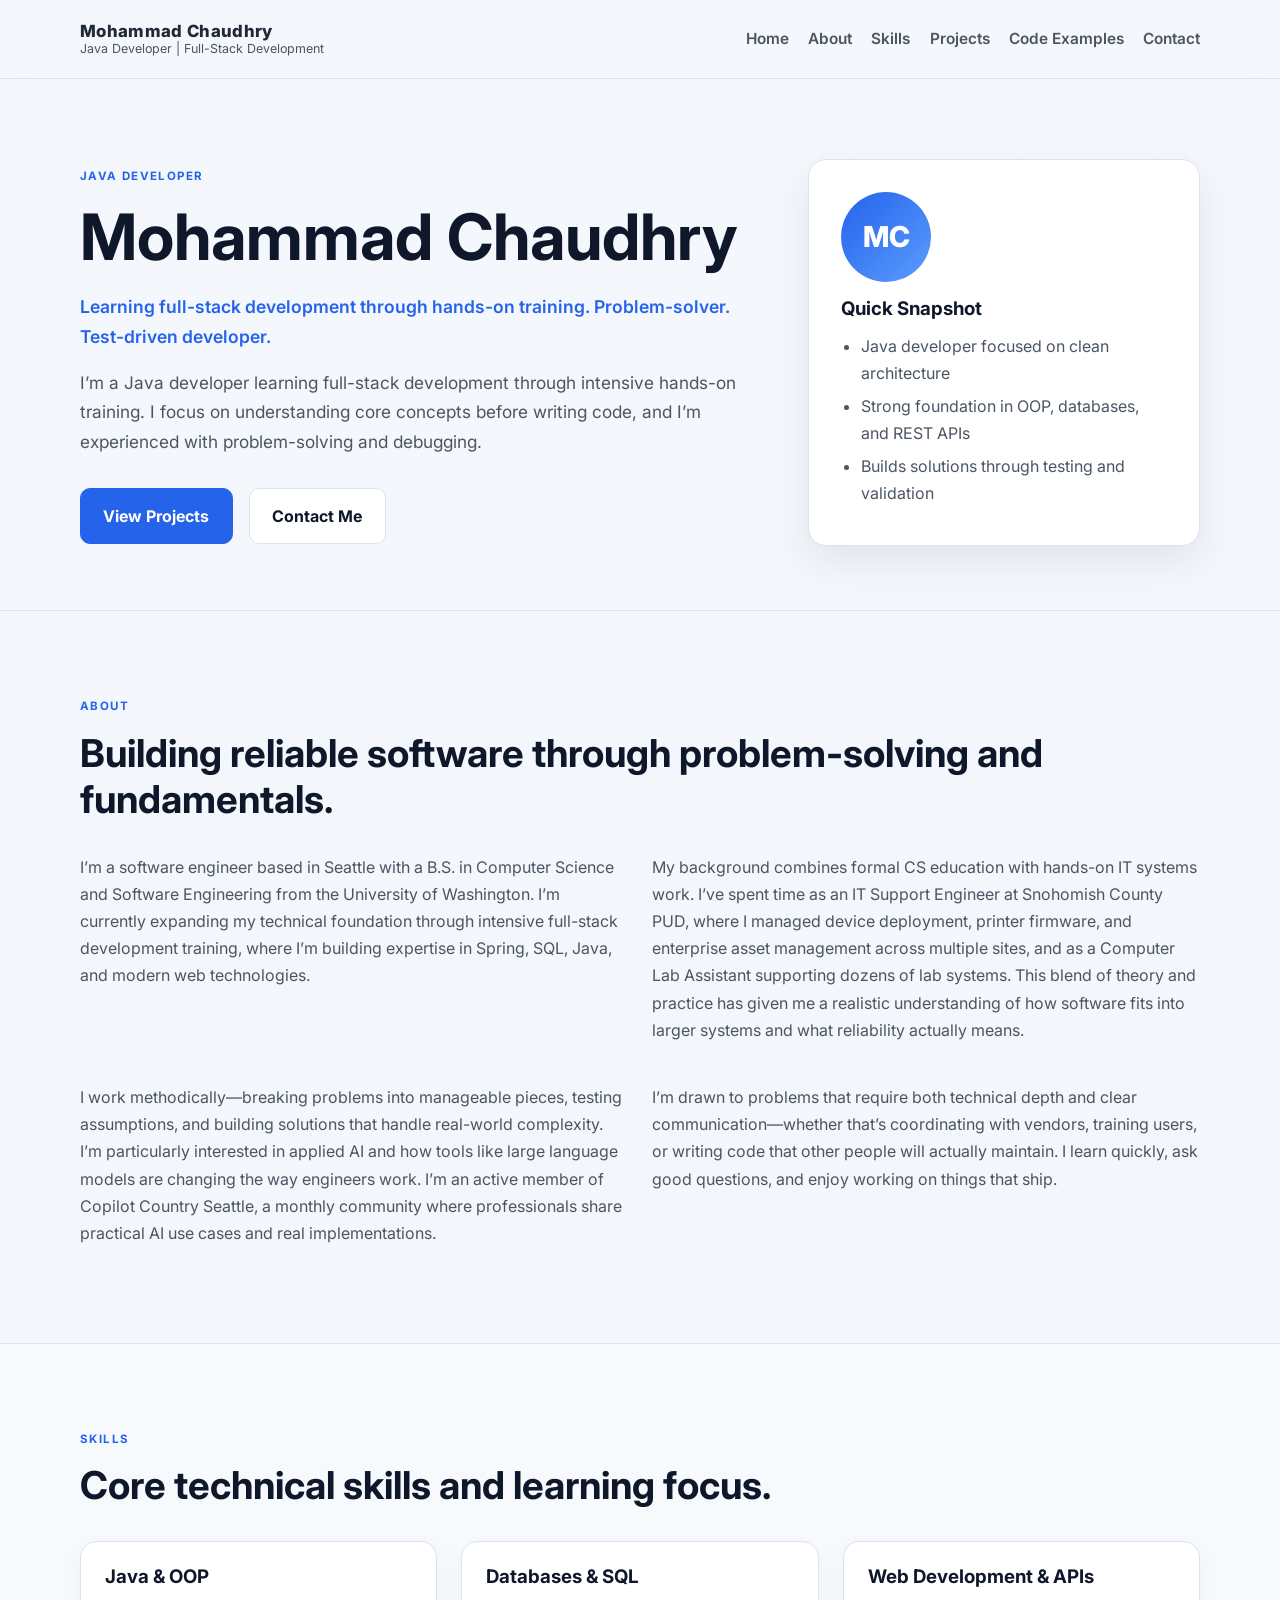
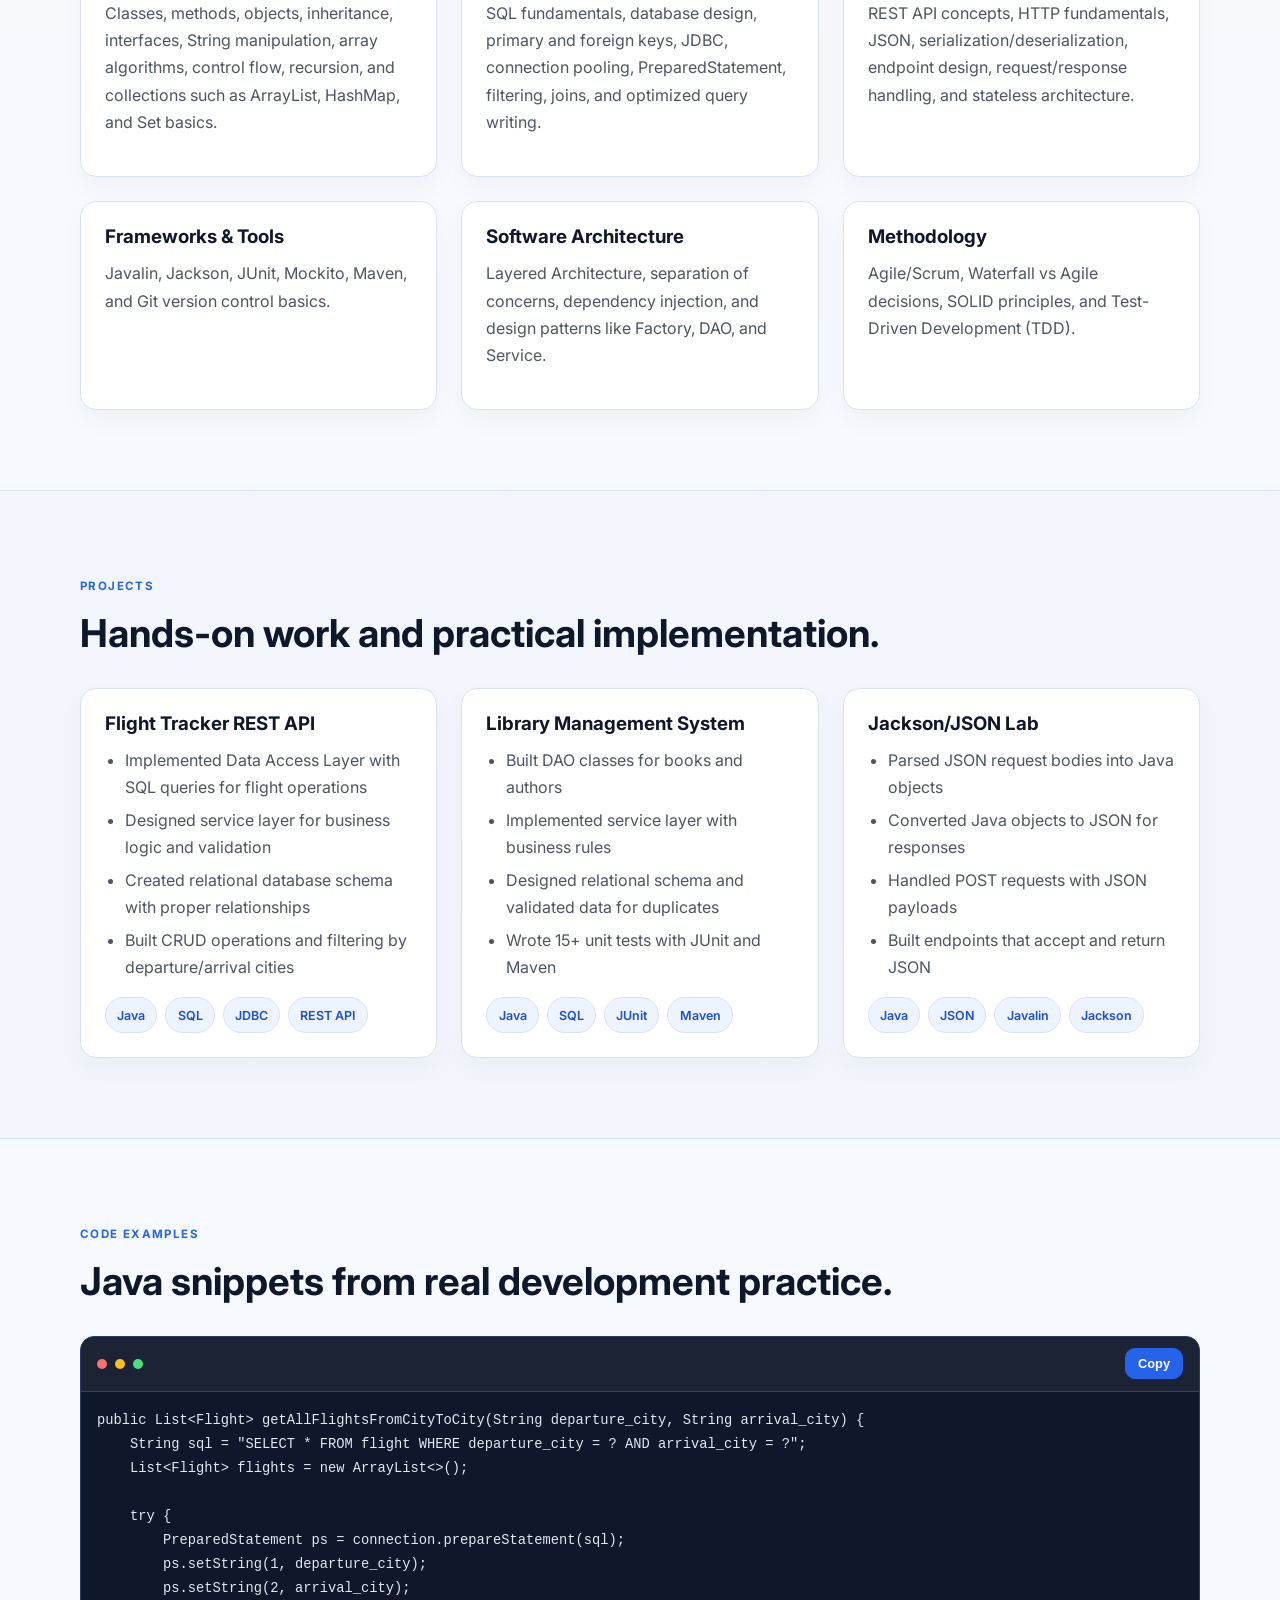
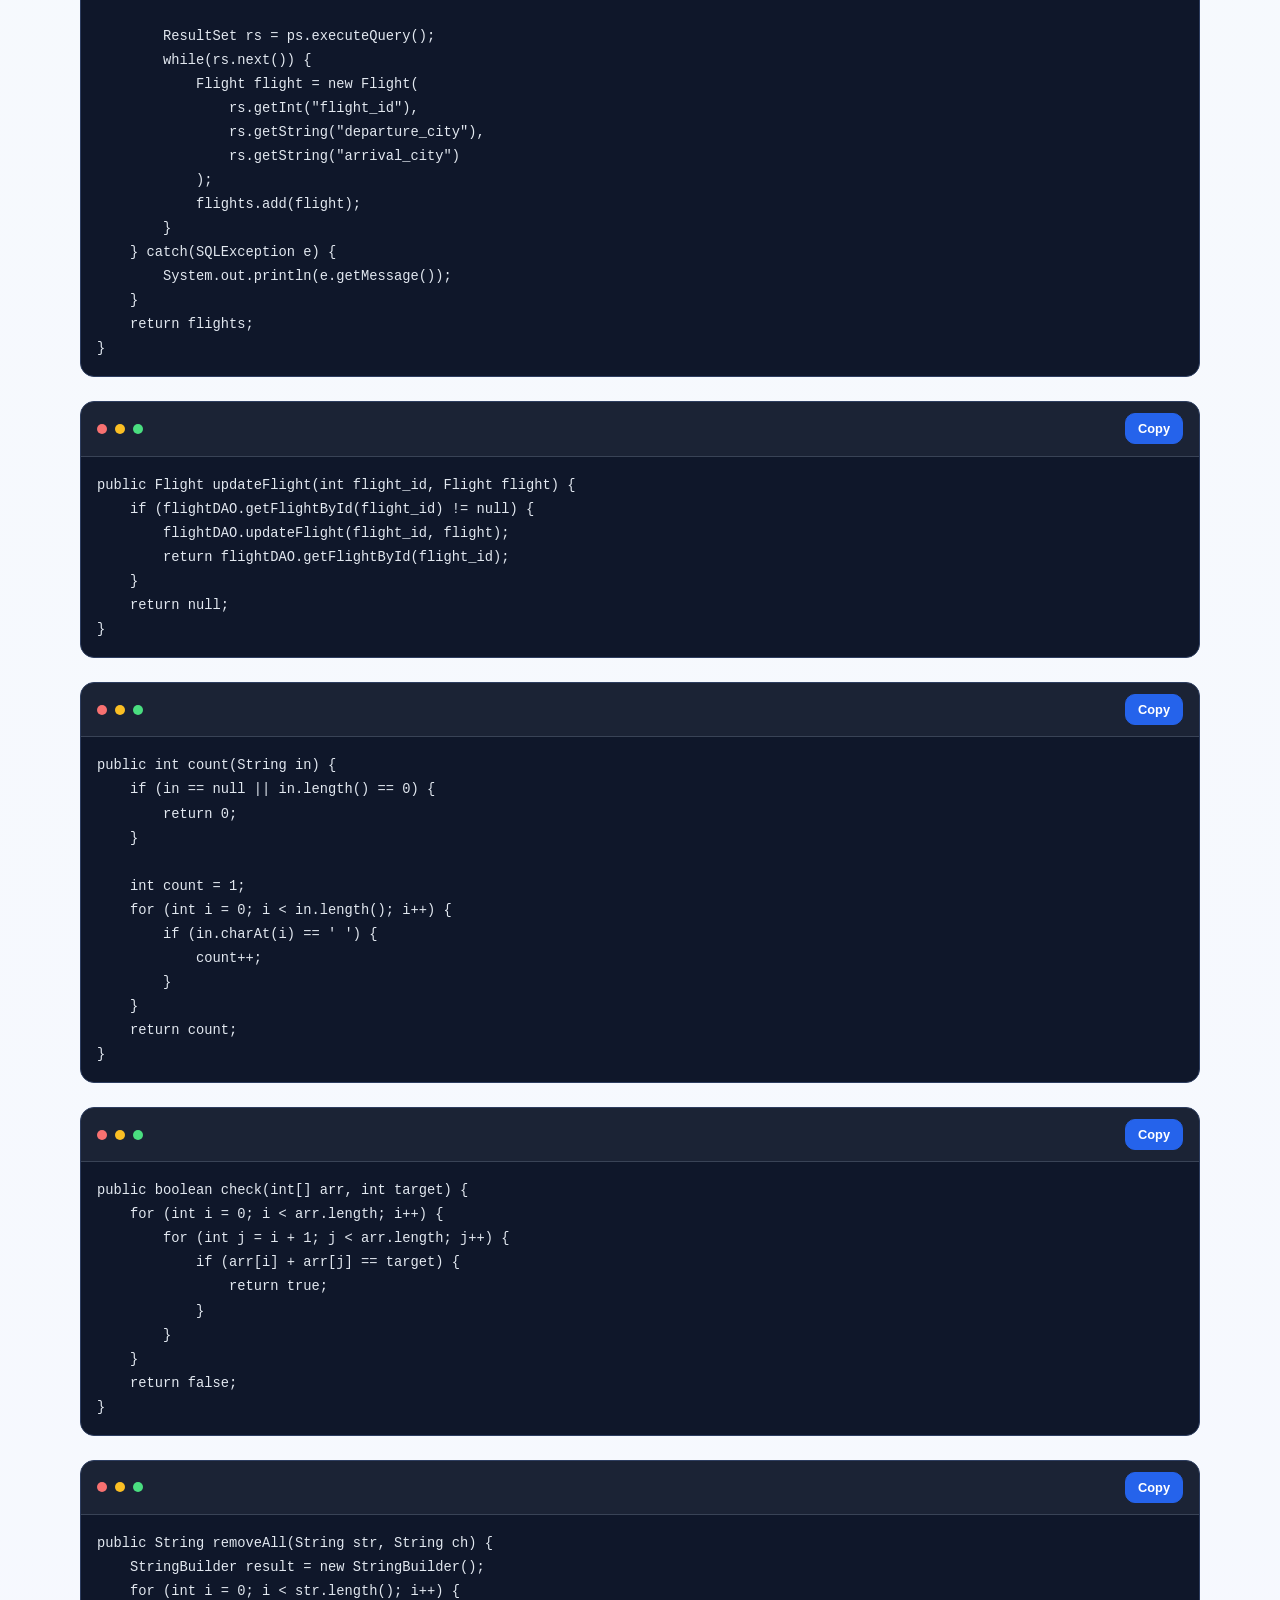
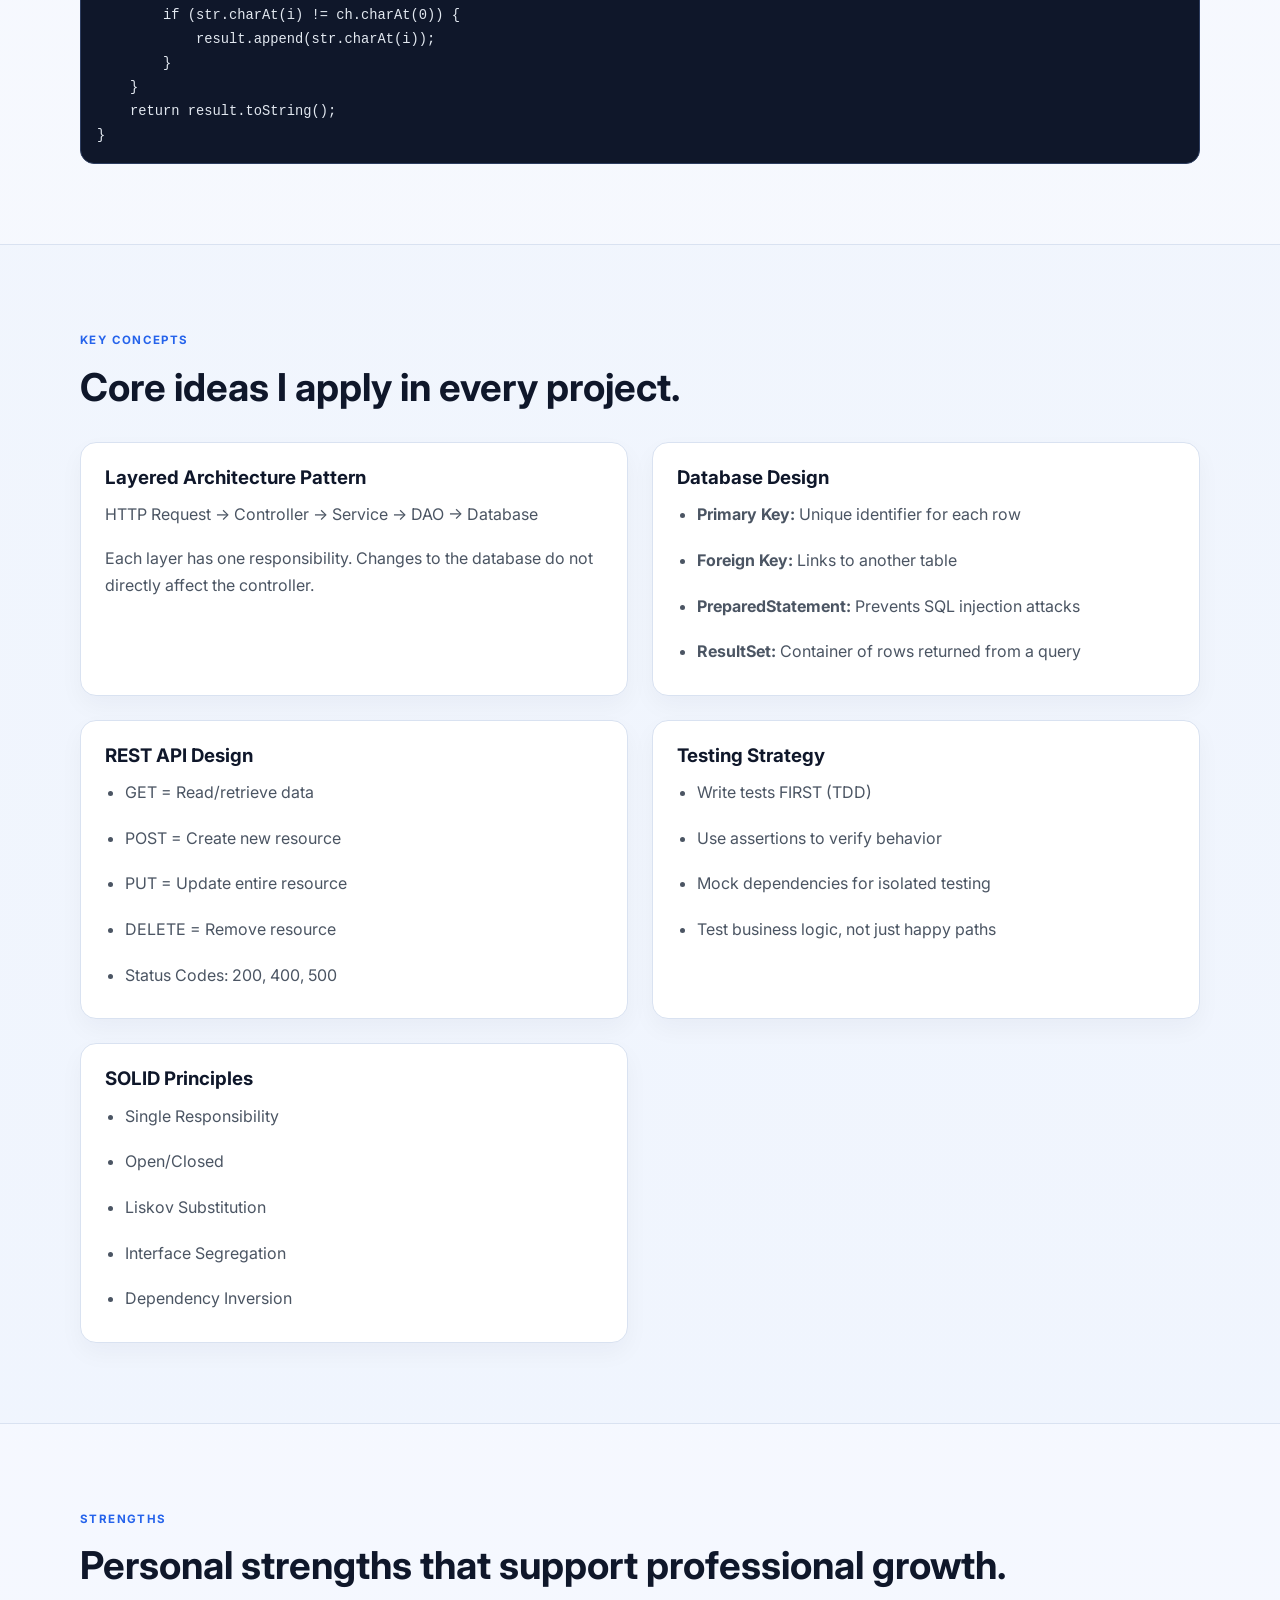
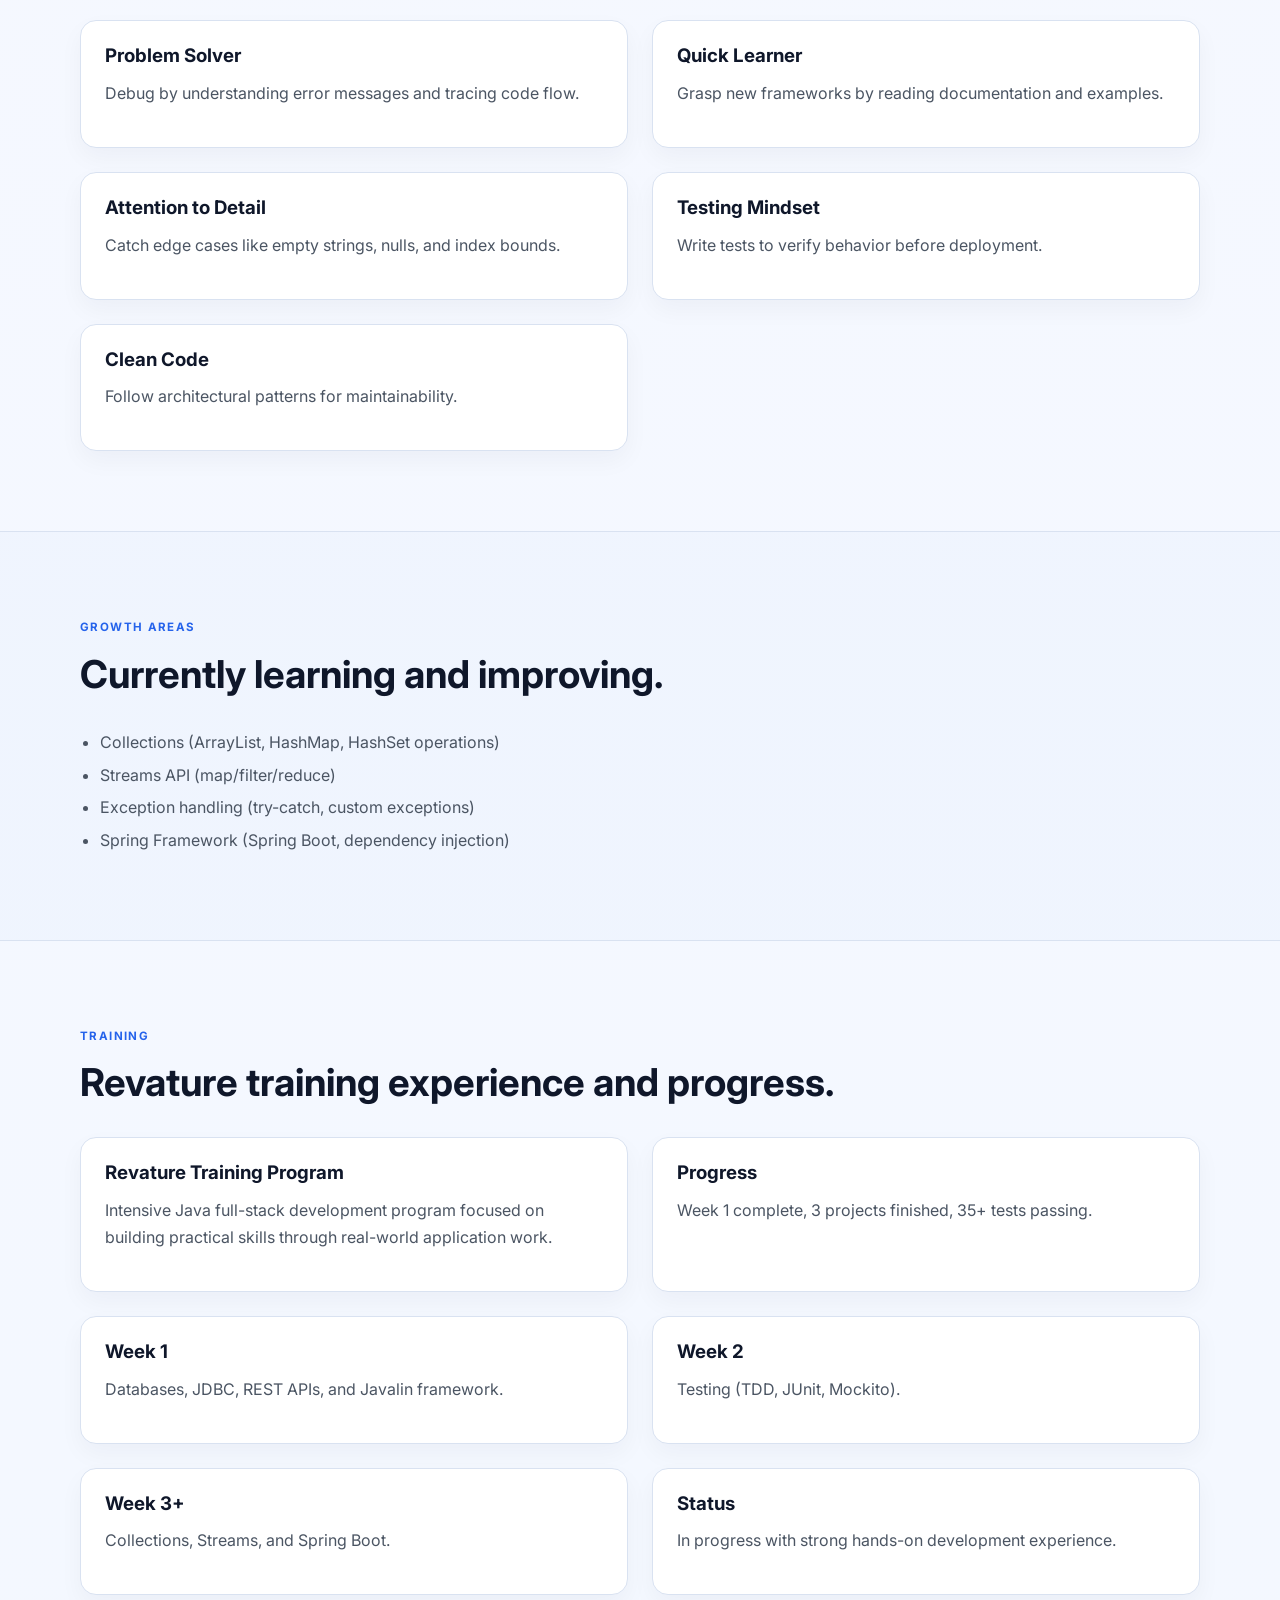
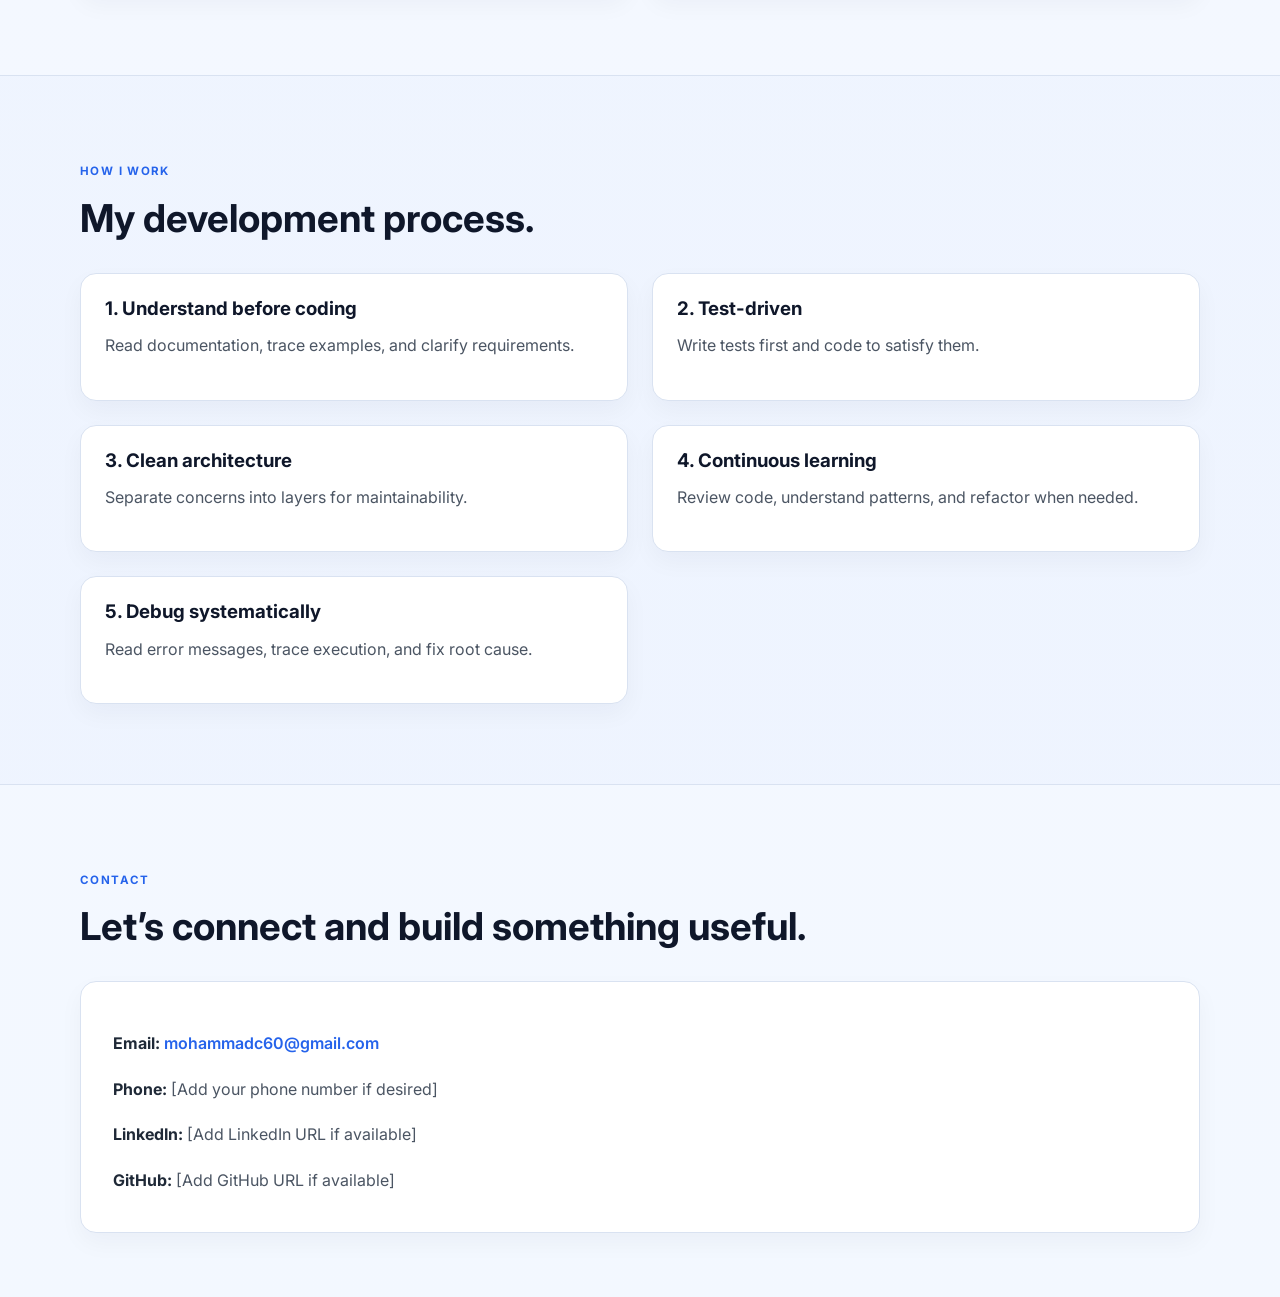
==== portfolio.html @ d19f1e00 "Build first personal portfolio" ====
<!DOCTYPE html>
<html lang="en">
  <head>
    <meta charset="UTF-8" />
    <meta name="viewport" content="width=device-width, initial-scale=1.0" />
    <title>Mohammad Chaudhry | Java Developer</title>
    <meta
      name="description"
      content="Professional portfolio website for Mohammad Chaudhry, Java developer and full-stack learner."
    />
    <link rel="preconnect" href="https://fonts.googleapis.com" />
    <link rel="preconnect" href="https://fonts.gstatic.com" crossorigin />
    <link
      href="https://fonts.googleapis.com/css2?family=Inter:wght@400;500;600;700;800&family=JetBrains+Mono:wght@400;600;700&display=swap"
      rel="stylesheet"
    />
    <style>
      :root {
        --bg: #f4f7fb;
        --bg-strong: #eaf0f7;
        --surface: #ffffff;
        --surface-alt: #edf3ff;
        --surface-code: #0f172a;
        --text: #1f2937;
        --text-soft: #4b5563;
        --heading: #0f172a;
        --primary: #2563eb;
        --primary-dark: #1d4ed8;
        --border: #d9e2f1;
        --shadow: rgba(15, 23, 42, 0.08);
        --success: #0f766e;
        --warning: #b45309;
      }

      * {
        box-sizing: border-box;
      }

      html {
        scroll-behavior: smooth;
      }

      body {
        margin: 0;
        font-family: "Inter", sans-serif;
        background: linear-gradient(180deg, var(--bg) 0%, #eef4ff 100%);
        color: var(--text);
        line-height: 1.7;
      }

      a {
        color: inherit;
        text-decoration: none;
      }

      img {
        max-width: 100%;
        display: block;
      }

      ul {
        margin: 0;
        padding-left: 1.25rem;
      }

      li {
        margin-bottom: 0.35rem;
      }

      .container {
        width: min(1120px, calc(100% - 2rem));
        margin: 0 auto;
      }

      .section {
        padding: 5rem 0;
        border-top: 1px solid var(--border);
      }

      .section-alt {
        background: rgba(255, 255, 255, 0.3);
      }

      .section-heading {
        margin-bottom: 2rem;
      }

      .eyebrow {
        display: inline-block;
        font-size: 0.72rem;
        font-weight: 700;
        letter-spacing: 0.12em;
        text-transform: uppercase;
        color: var(--primary);
        margin-bottom: 0.8rem;
      }

      h1,
      h2,
      h3,
      h4 {
        color: var(--heading);
        line-height: 1.2;
        margin-top: 0;
      }

      h1 {
        font-size: clamp(2.4rem, 5vw, 4.2rem);
        margin-bottom: 1rem;
      }

      h2 {
        font-size: clamp(1.8rem, 3vw, 2.5rem);
        margin-bottom: 0.75rem;
      }

      p {
        margin-top: 0;
      }

      .header {
        position: sticky;
        top: 0;
        z-index: 1000;
        background: rgba(244, 247, 251, 0.9);
        backdrop-filter: blur(12px);
        border-bottom: 1px solid var(--border);
      }

      .nav {
        display: flex;
        align-items: center;
        justify-content: space-between;
        min-height: 78px;
        gap: 1rem;
      }

      .brand-block {
        display: flex;
        flex-direction: column;
        line-height: 1.2;
      }

      .brand-name {
        font-size: 1.05rem;
        font-weight: 800;
        letter-spacing: 0.02em;
      }

      .brand-title {
        font-size: 0.78rem;
        color: var(--text-soft);
      }

      .nav-links {
        display: flex;
        align-items: center;
        gap: 1.2rem;
        flex-wrap: wrap;
      }

      .nav-links a {
        color: var(--text-soft);
        font-size: 0.96rem;
        font-weight: 600;
        transition: color 0.2s ease;
      }

      .nav-links a:hover,
      .nav-links a:focus-visible {
        color: var(--primary);
      }

      .hero {
        padding: 5rem 0 4rem;
      }

      .hero-grid {
        display: grid;
        grid-template-columns: 1.6fr 0.9fr;
        gap: 2rem;
        align-items: center;
      }

      .lead {
        max-width: 62ch;
        font-size: 1.08rem;
        color: var(--text-soft);
      }

      .hero-tagline {
        font-size: 1.1rem;
        font-weight: 600;
        color: var(--primary);
        margin-bottom: 1rem;
      }

      .hero-actions {
        display: flex;
        flex-wrap: wrap;
        gap: 1rem;
        margin-top: 2rem;
      }

      .button,
      .copy-btn {
        display: inline-flex;
        align-items: center;
        justify-content: center;
        padding: 0.85rem 1.4rem;
        border-radius: 10px;
        border: 1px solid var(--border);
        font-weight: 700;
        transition: transform 0.2s ease, box-shadow 0.2s ease, background 0.2s ease;
      }

      .button.primary,
      .copy-btn {
        background: var(--primary);
        color: #fff;
        border-color: var(--primary);
      }

      .button.secondary {
        background: #fff;
        color: var(--heading);
      }

      .button:hover,
      .button:focus-visible,
      .copy-btn:hover,
      .copy-btn:focus-visible {
        transform: translateY(-1px);
        box-shadow: 0 8px 18px rgba(37, 99, 235, 0.16);
      }

      .hero-card {
        background: var(--surface);
        border: 1px solid var(--border);
        border-radius: 18px;
        padding: 2rem;
        box-shadow: 0 16px 40px var(--shadow);
      }

      .mini-card {
        display: inline-flex;
        justify-content: center;
        align-items: center;
        width: 90px;
        height: 90px;
        border-radius: 50%;
        background: linear-gradient(135deg, var(--primary), #5b9cff);
        color: white;
        font-size: 1.8rem;
        font-weight: 800;
        margin-bottom: 1rem;
      }

      .hero-card h3 {
        margin-bottom: 0.8rem;
      }

      .hero-card ul {
        padding-left: 1.2rem;
        color: var(--text-soft);
      }

      .about-grid,
      .skills-grid,
      .project-grid,
      .plan-grid,
      .strengths-grid,
      .training-grid,
      .work-steps {
        display: grid;
        gap: 1.5rem;
      }

      .about-grid {
        grid-template-columns: repeat(2, minmax(0, 1fr));
      }

      .about-grid p,
      .project-card p,
      .project-card li,
      .skill-box p,
      .topic-box p,
      .strength-item p,
      .training-item p,
      .step-item p,
      .keyconcept-list li,
      .growth-list li {
        color: var(--text-soft);
      }

      .skills-grid {
        grid-template-columns: repeat(3, minmax(0, 1fr));
      }

      .skill-box,
      .topic-box,
      .strength-item,
      .training-item,
      .step-item,
      .project-card {
        background: var(--surface);
        border: 1px solid var(--border);
        border-radius: 16px;
        padding: 1.5rem;
        box-shadow: 0 10px 24px rgba(15, 23, 42, 0.04);
      }

      .skill-box h3,
      .topic-box h3,
      .strength-item h3,
      .training-item h3,
      .step-item h3,
      .project-card h3 {
        margin-bottom: 0.75rem;
      }

      .project-grid {
        grid-template-columns: repeat(3, minmax(0, 1fr));
      }

      .tech-list {
        display: flex;
        flex-wrap: wrap;
        gap: 0.5rem;
        margin-top: 1rem;
      }

      .tech {
        display: inline-block;
        background: var(--surface-alt);
        border: 1px solid var(--border);
        border-radius: 999px;
        padding: 0.4rem 0.7rem;
        font-size: 0.78rem;
        font-weight: 600;
        color: var(--primary-dark);
      }

      .code-block {
        margin-top: 1.2rem;
        border-radius: 14px;
        overflow: hidden;
        border: 1px solid #2d3d5f;
        background: var(--surface-code);
      }

      .code-header {
        display: flex;
        align-items: center;
        justify-content: space-between;
        gap: 1rem;
        background: rgba(255, 255, 255, 0.05);
        padding: 0.7rem 1rem;
        border-bottom: 1px solid rgba(148, 163, 184, 0.25);
      }

      .code-dots {
        display: flex;
        gap: 0.5rem;
      }

      .dot {
        width: 10px;
        height: 10px;
        border-radius: 50%;
        display: inline-block;
      }

      .dot.red { background: #f87171; }
      .dot.yellow { background: #fbbf24; }
      .dot.green { background: #4ade80; }

      pre {
        margin: 0;
        padding: 1rem;
        overflow-x: auto;
        font-family: "JetBrains Mono", monospace;
        font-size: 0.86rem;
        line-height: 1.6;
        color: #e2e8f0;
      }

      .copy-btn {
        padding: 0.45rem 0.75rem;
        font-size: 0.8rem;
      }

      .plan-grid,
      .strengths-grid,
      .training-grid,
      .work-steps {
        grid-template-columns: repeat(2, minmax(0, 1fr));
      }

      .keyconcept-list {
        display: grid;
        gap: 0.8rem;
      }

      .growth-list {
        list-style: disc;
        color: var(--text-soft);
      }

      .contact-card {
        background: var(--surface);
        border: 1px solid var(--border);
        border-radius: 16px;
        padding: 2rem;
        box-shadow: 0 10px 24px rgba(15, 23, 42, 0.04);
      }

      .contact-list {
        list-style: none;
        padding: 0;
        margin: 1rem 0 0;
        display: grid;
        gap: 0.8rem;
      }

      .contact-list a {
        color: var(--primary);
        font-weight: 600;
      }

      .footer {
        padding: 1.5rem 0 2.5rem;
        background: #e9eef8;
        border-top: 1px solid var(--border);
      }

      .footer-inner {
        display: flex;
        justify-content: space-between;
        align-items: center;
        gap: 1rem;
        flex-wrap: wrap;
      }

      .muted {
        color: var(--text-soft);
      }

      @media (max-width: 900px) {
        .hero-grid,
        .about-grid,
        .skills-grid,
        .project-grid,
        .plan-grid,
        .strengths-grid,
        .training-grid,
        .work-steps {
          grid-template-columns: 1fr;
        }
      }

      @media (max-width: 640px) {
        .nav {
          flex-wrap: wrap;
          justify-content: center;
          padding: 0.8rem 0;
        }

        .nav-links {
          justify-content: center;
        }

        .hero {
          padding-top: 3rem;
        }

        .section {
          padding: 4rem 0;
        }

        .button,
        .copy-btn {
          width: 100%;
        }
      }

      @keyframes fadeUp {
        from {
          opacity: 0;
          transform: translateY(18px);
        }
        to {
          opacity: 1;
          transform: translateY(0);
        }
      }

      .animate {
        animation: fadeUp 0.7s ease both;
      }
    </style>
  </head>
  <body>
    <header class="header">
      <nav class="nav container" aria-label="Main navigation">
        <div class="brand-block" aria-label="Mohammad Chaudhry profile">
          <span class="brand-name">Mohammad Chaudhry</span>
          <span class="brand-title">Java Developer | Full-Stack Development</span>
        </div>

        <div class="nav-links">
          <a href="#home">Home</a>
          <a href="#about">About</a>
          <a href="#skills">Skills</a>
          <a href="#projects">Projects</a>
          <a href="#code-examples">Code Examples</a>
          <a href="#contact">Contact</a>
        </div>
      </nav>
    </header>

    <main id="home">
      <section class="hero">
        <div class="container hero-grid animate">
          <div>
            <p class="eyebrow">Java Developer</p>
            <h1>Mohammad Chaudhry</h1>
            <p class="hero-tagline">
              Learning full-stack development through hands-on training. Problem-solver. Test-driven developer.
            </p>
            <p class="lead">
              I’m a Java developer learning full-stack development through intensive hands-on training. I focus on understanding core concepts before writing code, and I’m experienced with problem-solving and debugging.
            </p>
            <div class="hero-actions">
              <a class="button primary" href="#projects">View Projects</a>
              <a class="button secondary" href="#contact">Contact Me</a>
            </div>
          </div>

          <aside class="hero-card" aria-label="Quick summary">
            <div class="mini-card" aria-hidden="true">MC</div>
            <h3>Quick Snapshot</h3>
            <ul>
              <li>Java developer focused on clean architecture</li>
              <li>Strong foundation in OOP, databases, and REST APIs</li>
              <li>Builds solutions through testing and validation</li>
            </ul>
          </aside>
        </div>
      </section>

      <section id="about" class="section">
        <div class="container">
          <div class="section-heading">
            <p class="eyebrow">About</p>
            <h2>Building reliable software through problem-solving and fundamentals.</h2>
          </div>

          <div class="about-grid">
            <p>
              I’m a software engineer based in Seattle with a B.S. in Computer Science and Software Engineering from the University of Washington. I’m currently expanding my technical foundation through intensive full-stack development training, where I’m building expertise in Spring, SQL, Java, and modern web technologies.
            </p>
            <p>
              My background combines formal CS education with hands-on IT systems work. I’ve spent time as an IT Support Engineer at Snohomish County PUD, where I managed device deployment, printer firmware, and enterprise asset management across multiple sites, and as a Computer Lab Assistant supporting dozens of lab systems. This blend of theory and practice has given me a realistic understanding of how software fits into larger systems and what reliability actually means.
            </p>
            <p>
              I work methodically—breaking problems into manageable pieces, testing assumptions, and building solutions that handle real-world complexity. I’m particularly interested in applied AI and how tools like large language models are changing the way engineers work. I’m an active member of Copilot Country Seattle, a monthly community where professionals share practical AI use cases and real implementations.
            </p>
            <p>
              I’m drawn to problems that require both technical depth and clear communication—whether that’s coordinating with vendors, training users, or writing code that other people will actually maintain. I learn quickly, ask good questions, and enjoy working on things that ship.
            </p>
          </div>
        </div>
      </section>

      <section id="skills" class="section section-alt">
        <div class="container">
          <div class="section-heading">
            <p class="eyebrow">Skills</p>
            <h2>Core technical skills and learning focus.</h2>
          </div>

          <div class="skills-grid">
            <article class="skill-box">
              <h3>Java & OOP</h3>
              <p>
                Classes, methods, objects, inheritance, interfaces, String manipulation, array algorithms, control flow, recursion, and collections such as ArrayList, HashMap, and Set basics.
              </p>
            </article>

            <article class="skill-box">
              <h3>Databases & SQL</h3>
              <p>
                SQL fundamentals, database design, primary and foreign keys, JDBC, connection pooling, PreparedStatement, filtering, joins, and optimized query writing.
              </p>
            </article>

            <article class="skill-box">
              <h3>Web Development & APIs</h3>
              <p>
                REST API concepts, HTTP fundamentals, JSON, serialization/deserialization, endpoint design, request/response handling, and stateless architecture.
              </p>
            </article>

            <article class="skill-box">
              <h3>Frameworks & Tools</h3>
              <p>
                Javalin, Jackson, JUnit, Mockito, Maven, and Git version control basics.
              </p>
            </article>

            <article class="skill-box">
              <h3>Software Architecture</h3>
              <p>
                Layered Architecture, separation of concerns, dependency injection, and design patterns like Factory, DAO, and Service.
              </p>
            </article>

            <article class="skill-box">
              <h3>Methodology</h3>
              <p>
                Agile/Scrum, Waterfall vs Agile decisions, SOLID principles, and Test-Driven Development (TDD).
              </p>
            </article>
          </div>
        </div>
      </section>

      <section id="projects" class="section">
        <div class="container">
          <div class="section-heading">
            <p class="eyebrow">Projects</p>
            <h2>Hands-on work and practical implementation.</h2>
          </div>

          <div class="project-grid">
            <article class="project-card">
              <h3>Flight Tracker REST API</h3>
              <ul>
                <li>Implemented Data Access Layer with SQL queries for flight operations</li>
                <li>Designed service layer for business logic and validation</li>
                <li>Created relational database schema with proper relationships</li>
                <li>Built CRUD operations and filtering by departure/arrival cities</li>
              </ul>
              <div class="tech-list" aria-label="Technologies used">
                <span class="tech">Java</span>
                <span class="tech">SQL</span>
                <span class="tech">JDBC</span>
                <span class="tech">REST API</span>
              </div>
            </article>

            <article class="project-card">
              <h3>Library Management System</h3>
              <ul>
                <li>Built DAO classes for books and authors</li>
                <li>Implemented service layer with business rules</li>
                <li>Designed relational schema and validated data for duplicates</li>
                <li>Wrote 15+ unit tests with JUnit and Maven</li>
              </ul>
              <div class="tech-list" aria-label="Technologies used">
                <span class="tech">Java</span>
                <span class="tech">SQL</span>
                <span class="tech">JUnit</span>
                <span class="tech">Maven</span>
              </div>
            </article>

            <article class="project-card">
              <h3>Jackson/JSON Lab</h3>
              <ul>
                <li>Parsed JSON request bodies into Java objects</li>
                <li>Converted Java objects to JSON for responses</li>
                <li>Handled POST requests with JSON payloads</li>
                <li>Built endpoints that accept and return JSON</li>
              </ul>
              <div class="tech-list" aria-label="Technologies used">
                <span class="tech">Java</span>
                <span class="tech">JSON</span>
                <span class="tech">Javalin</span>
                <span class="tech">Jackson</span>
              </div>
            </article>
          </div>
        </div>
      </section>

      <section id="code-examples" class="section section-alt">
        <div class="container">
          <div class="section-heading">
            <p class="eyebrow">Code Examples</p>
            <h2>Java snippets from real development practice.</h2>
          </div>

          <div class="code-block">
            <div class="code-header">
              <div class="code-dots" aria-hidden="true">
                <span class="dot red"></span>
                <span class="dot yellow"></span>
                <span class="dot green"></span>
              </div>
              <button class="copy-btn" type="button" data-copy-target="code-1">Copy</button>
            </div>
            <pre id="code-1"><code>public List&lt;Flight&gt; getAllFlightsFromCityToCity(String departure_city, String arrival_city) {
    String sql = "SELECT * FROM flight WHERE departure_city = ? AND arrival_city = ?";
    List&lt;Flight&gt; flights = new ArrayList&lt;&gt;();

    try {
        PreparedStatement ps = connection.prepareStatement(sql);
        ps.setString(1, departure_city);
        ps.setString(2, arrival_city);

        ResultSet rs = ps.executeQuery();
        while(rs.next()) {
            Flight flight = new Flight(
                rs.getInt("flight_id"),
                rs.getString("departure_city"),
                rs.getString("arrival_city")
            );
            flights.add(flight);
        }
    } catch(SQLException e) {
        System.out.println(e.getMessage());
    }
    return flights;
}</code></pre>
          </div>

          <div class="code-block" style="margin-top: 1.5rem;">
            <div class="code-header">
              <div class="code-dots" aria-hidden="true">
                <span class="dot red"></span>
                <span class="dot yellow"></span>
                <span class="dot green"></span>
              </div>
              <button class="copy-btn" type="button" data-copy-target="code-2">Copy</button>
            </div>
            <pre id="code-2"><code>public Flight updateFlight(int flight_id, Flight flight) {
    if (flightDAO.getFlightById(flight_id) != null) {
        flightDAO.updateFlight(flight_id, flight);
        return flightDAO.getFlightById(flight_id);
    }
    return null;
}</code></pre>
          </div>

          <div class="code-block" style="margin-top: 1.5rem;">
            <div class="code-header">
              <div class="code-dots" aria-hidden="true">
                <span class="dot red"></span>
                <span class="dot yellow"></span>
                <span class="dot green"></span>
              </div>
              <button class="copy-btn" type="button" data-copy-target="code-3">Copy</button>
            </div>
            <pre id="code-3"><code>public int count(String in) {
    if (in == null || in.length() == 0) {
        return 0;
    }

    int count = 1;
    for (int i = 0; i < in.length(); i++) {
        if (in.charAt(i) == ' ') {
            count++;
        }
    }
    return count;
}</code></pre>
          </div>

          <div class="code-block" style="margin-top: 1.5rem;">
            <div class="code-header">
              <div class="code-dots" aria-hidden="true">
                <span class="dot red"></span>
                <span class="dot yellow"></span>
                <span class="dot green"></span>
              </div>
              <button class="copy-btn" type="button" data-copy-target="code-4">Copy</button>
            </div>
            <pre id="code-4"><code>public boolean check(int[] arr, int target) {
    for (int i = 0; i < arr.length; i++) {
        for (int j = i + 1; j < arr.length; j++) {
            if (arr[i] + arr[j] == target) {
                return true;
            }
        }
    }
    return false;
}</code></pre>
          </div>

          <div class="code-block" style="margin-top: 1.5rem;">
            <div class="code-header">
              <div class="code-dots" aria-hidden="true">
                <span class="dot red"></span>
                <span class="dot yellow"></span>
                <span class="dot green"></span>
              </div>
              <button class="copy-btn" type="button" data-copy-target="code-5">Copy</button>
            </div>
            <pre id="code-5"><code>public String removeAll(String str, String ch) {
    StringBuilder result = new StringBuilder();
    for (int i = 0; i < str.length(); i++) {
        if (str.charAt(i) != ch.charAt(0)) {
            result.append(str.charAt(i));
        }
    }
    return result.toString();
}</code></pre>
          </div>
        </div>
      </section>

      <section class="section">
        <div class="container">
          <div class="section-heading">
            <p class="eyebrow">Key Concepts</p>
            <h2>Core ideas I apply in every project.</h2>
          </div>

          <div class="plan-grid">
            <article class="topic-box">
              <h3>Layered Architecture Pattern</h3>
              <p>HTTP Request → Controller → Service → DAO → Database</p>
              <p class="muted">Each layer has one responsibility. Changes to the database do not directly affect the controller.</p>
            </article>

            <article class="topic-box">
              <h3>Database Design</h3>
              <ul class="keyconcept-list">
                <li><strong>Primary Key:</strong> Unique identifier for each row</li>
                <li><strong>Foreign Key:</strong> Links to another table</li>
                <li><strong>PreparedStatement:</strong> Prevents SQL injection attacks</li>
                <li><strong>ResultSet:</strong> Container of rows returned from a query</li>
              </ul>
            </article>

            <article class="topic-box">
              <h3>REST API Design</h3>
              <ul class="keyconcept-list">
                <li>GET = Read/retrieve data</li>
                <li>POST = Create new resource</li>
                <li>PUT = Update entire resource</li>
                <li>DELETE = Remove resource</li>
                <li>Status Codes: 200, 400, 500</li>
              </ul>
            </article>

            <article class="topic-box">
              <h3>Testing Strategy</h3>
              <ul class="keyconcept-list">
                <li>Write tests FIRST (TDD)</li>
                <li>Use assertions to verify behavior</li>
                <li>Mock dependencies for isolated testing</li>
                <li>Test business logic, not just happy paths</li>
              </ul>
            </article>

            <article class="topic-box">
              <h3>SOLID Principles</h3>
              <ul class="keyconcept-list">
                <li>Single Responsibility</li>
                <li>Open/Closed</li>
                <li>Liskov Substitution</li>
                <li>Interface Segregation</li>
                <li>Dependency Inversion</li>
              </ul>
            </article>
          </div>
        </div>
      </section>

      <section class="section section-alt">
        <div class="container">
          <div class="section-heading">
            <p class="eyebrow">Strengths</p>
            <h2>Personal strengths that support professional growth.</h2>
          </div>

          <div class="strengths-grid">
            <article class="strength-item">
              <h3>Problem Solver</h3>
              <p>Debug by understanding error messages and tracing code flow.</p>
            </article>
            <article class="strength-item">
              <h3>Quick Learner</h3>
              <p>Grasp new frameworks by reading documentation and examples.</p>
            </article>
            <article class="strength-item">
              <h3>Attention to Detail</h3>
              <p>Catch edge cases like empty strings, nulls, and index bounds.</p>
            </article>
            <article class="strength-item">
              <h3>Testing Mindset</h3>
              <p>Write tests to verify behavior before deployment.</p>
            </article>
            <article class="strength-item">
              <h3>Clean Code</h3>
              <p>Follow architectural patterns for maintainability.</p>
            </article>
          </div>
        </div>
      </section>

      <section class="section">
        <div class="container">
          <div class="section-heading">
            <p class="eyebrow">Growth Areas</p>
            <h2>Currently learning and improving.</h2>
          </div>

          <ul class="growth-list">
            <li>Collections (ArrayList, HashMap, HashSet operations)</li>
            <li>Streams API (map/filter/reduce)</li>
            <li>Exception handling (try-catch, custom exceptions)</li>
            <li>Spring Framework (Spring Boot, dependency injection)</li>
          </ul>
        </div>
      </section>

      <section class="section section-alt">
        <div class="container">
          <div class="section-heading">
            <p class="eyebrow">Training</p>
            <h2>Revature training experience and progress.</h2>
          </div>

          <div class="training-grid">
            <article class="training-item">
              <h3>Revature Training Program</h3>
              <p>Intensive Java full-stack development program focused on building practical skills through real-world application work.</p>
            </article>
            <article class="training-item">
              <h3>Progress</h3>
              <p>Week 1 complete, 3 projects finished, 35+ tests passing.</p>
            </article>
          </div>

          <div class="work-steps" style="margin-top: 1.5rem;">
            <article class="step-item">
              <h3>Week 1</h3>
              <p>Databases, JDBC, REST APIs, and Javalin framework.</p>
            </article>
            <article class="step-item">
              <h3>Week 2</h3>
              <p>Testing (TDD, JUnit, Mockito).</p>
            </article>
            <article class="step-item">
              <h3>Week 3+</h3>
              <p>Collections, Streams, and Spring Boot.</p>
            </article>
            <article class="step-item">
              <h3>Status</h3>
              <p>In progress with strong hands-on development experience.</p>
            </article>
          </div>
        </div>
      </section>

      <section class="section">
        <div class="container">
          <div class="section-heading">
            <p class="eyebrow">How I Work</p>
            <h2>My development process.</h2>
          </div>

          <div class="work-steps">
            <article class="step-item">
              <h3>1. Understand before coding</h3>
              <p>Read documentation, trace examples, and clarify requirements.</p>
            </article>
            <article class="step-item">
              <h3>2. Test-driven</h3>
              <p>Write tests first and code to satisfy them.</p>
            </article>
            <article class="step-item">
              <h3>3. Clean architecture</h3>
              <p>Separate concerns into layers for maintainability.</p>
            </article>
            <article class="step-item">
              <h3>4. Continuous learning</h3>
              <p>Review code, understand patterns, and refactor when needed.</p>
            </article>
            <article class="step-item">
              <h3>5. Debug systematically</h3>
              <p>Read error messages, trace execution, and fix root cause.</p>
            </article>
          </div>
        </div>
      </section>

      <section id="contact" class="section section-alt">
        <div class="container">
          <div class="section-heading">
            <p class="eyebrow">Contact</p>
            <h2>Let’s connect and build something useful.</h2>
          </div>

          <div class="contact-card">
            <ul class="contact-list">
              <li><strong>Email:</strong> <a href="mailto:mohammadc60@gmail.com">mohammadc60@gmail.com</a></li>
              <li><strong>Phone:</strong> <span class="muted">[Add your phone number if desired]</span></li>
              <li><strong>LinkedIn:</strong> <span class="muted">[Add LinkedIn URL if available]</span></li>
              <li><strong>GitHub:</strong> <span class="muted">[Add GitHub URL if available]</span></li>
            </ul>
          </div>
        </div>
      </section>
    </main>

    <footer class="footer">
      <div class="container footer-inner">
        <p>Portfolio Last Updated: September 2026</p>
        <p>© 2026 Mohammad Chaudhry</p>
      </div>
    </footer>

    <script>
      // Copy code button behavior for all code snippets.
      document.querySelectorAll('.copy-btn').forEach((button) => {
        button.addEventListener('click', async () => {
          const targetId = button.getAttribute('data-copy-target');
          const code = document.getElementById(targetId)?.innerText || '';

          try {
            await navigator.clipboard.writeText(code);
            const originalText = button.textContent;
            button.textContent = 'Copied';

            setTimeout(() => {
              button.textContent = originalText;
            }, 1200);
          } catch (error) {
            button.textContent = 'Failed';
            setTimeout(() => {
              button.textContent = 'Copy';
            }, 1200);
          }
        });
      });
    </script>
  </body>
</html>
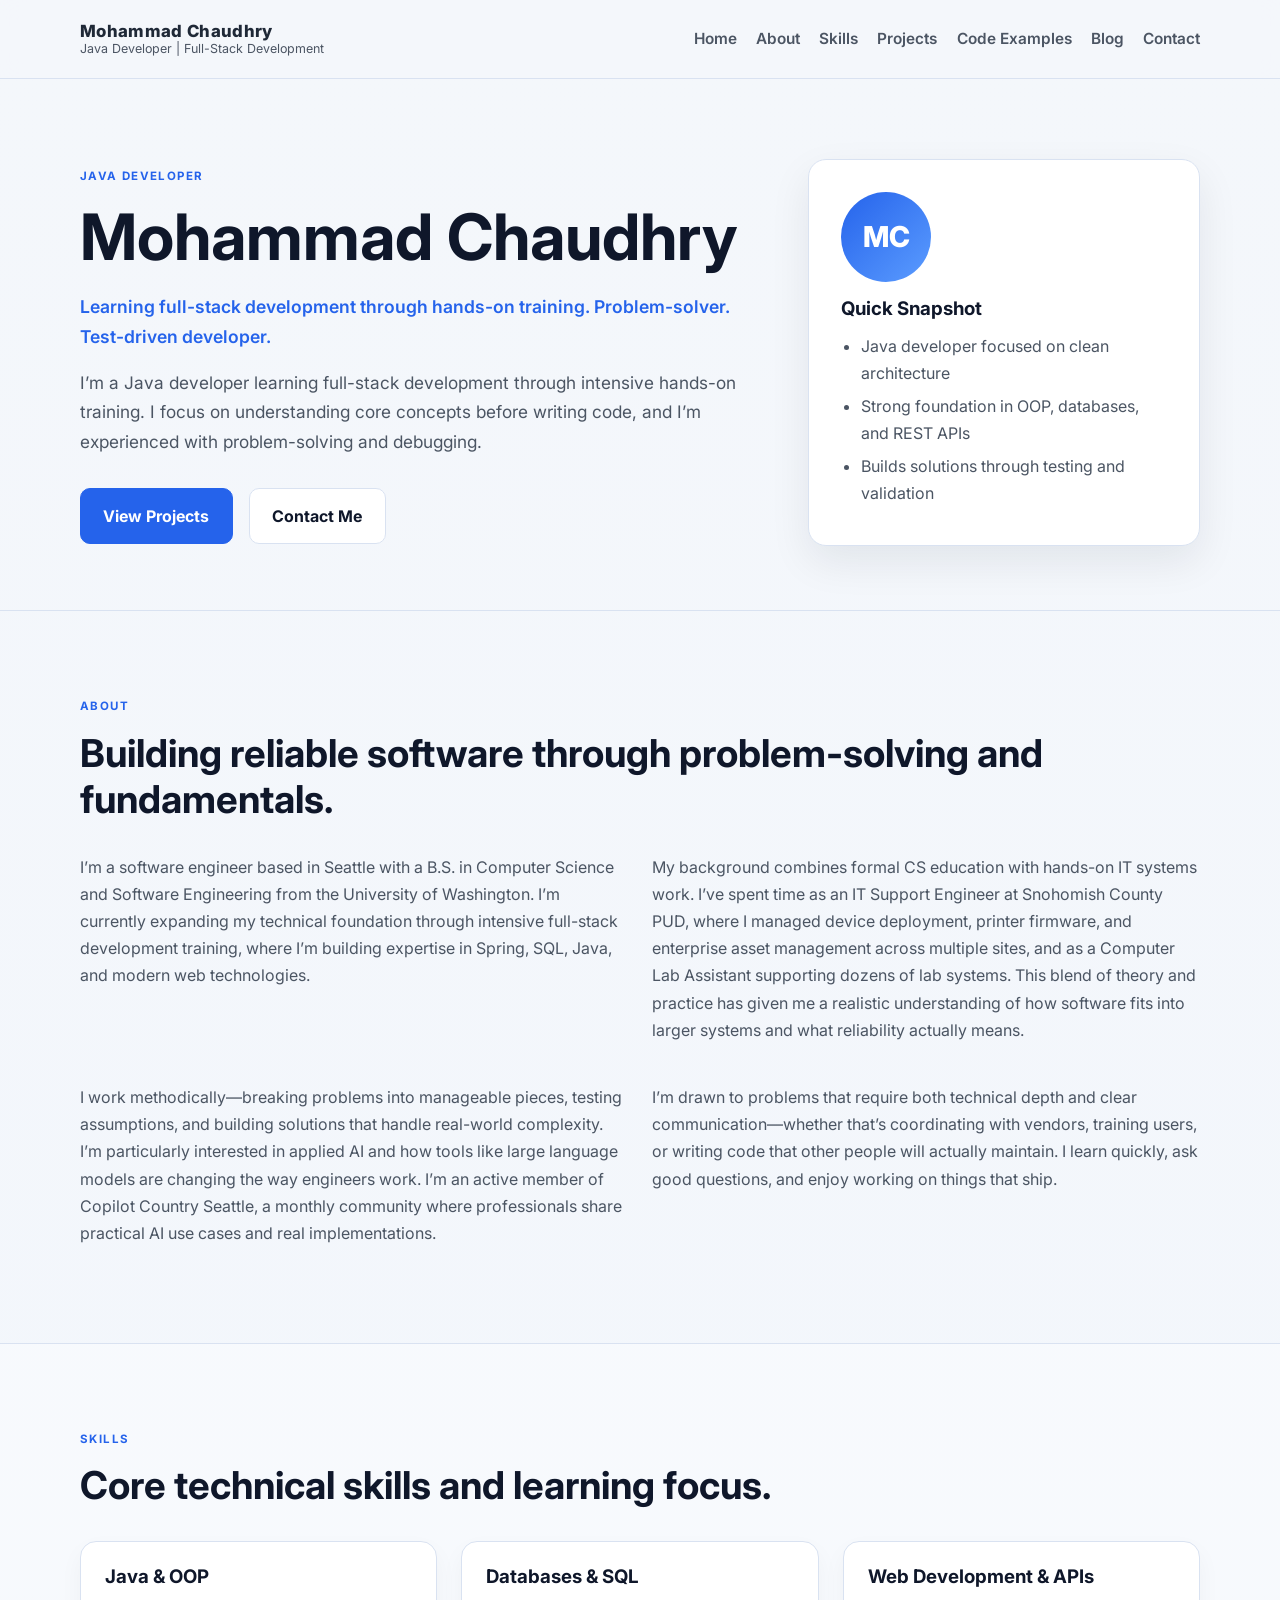
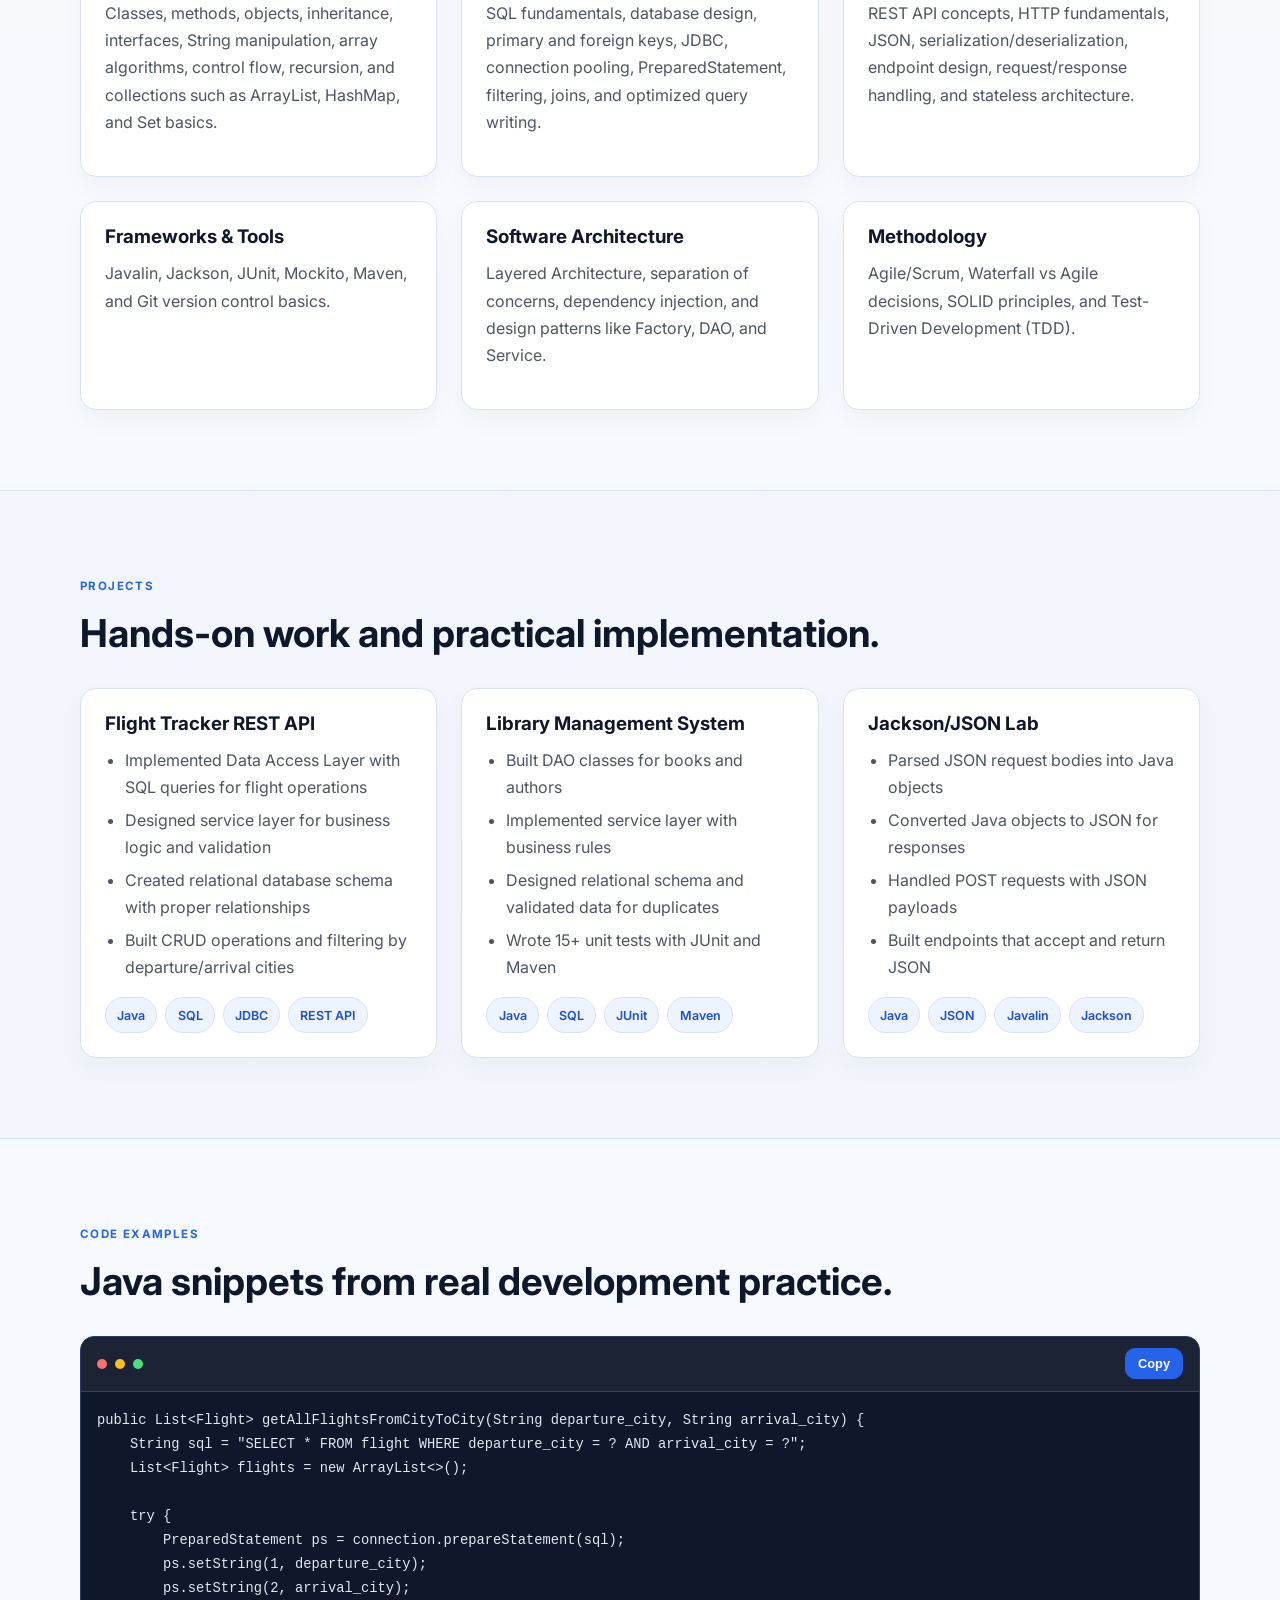
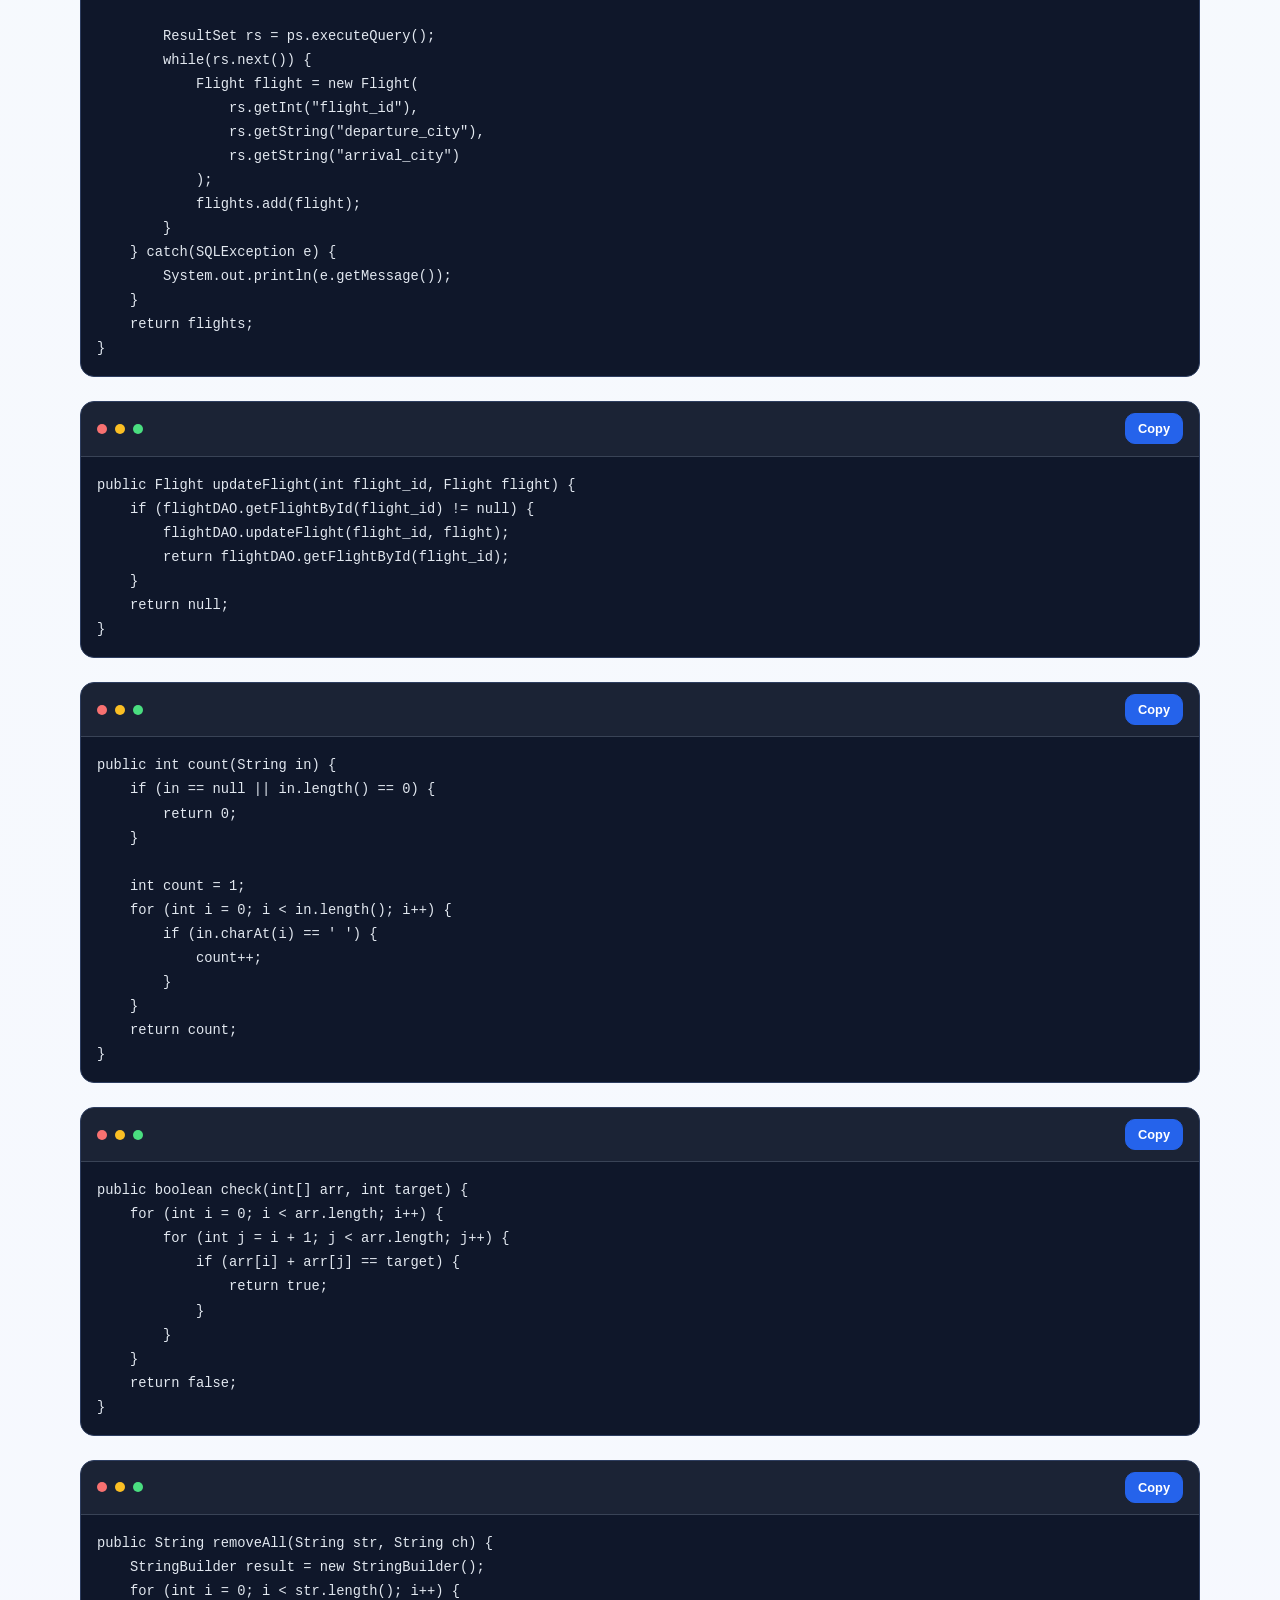
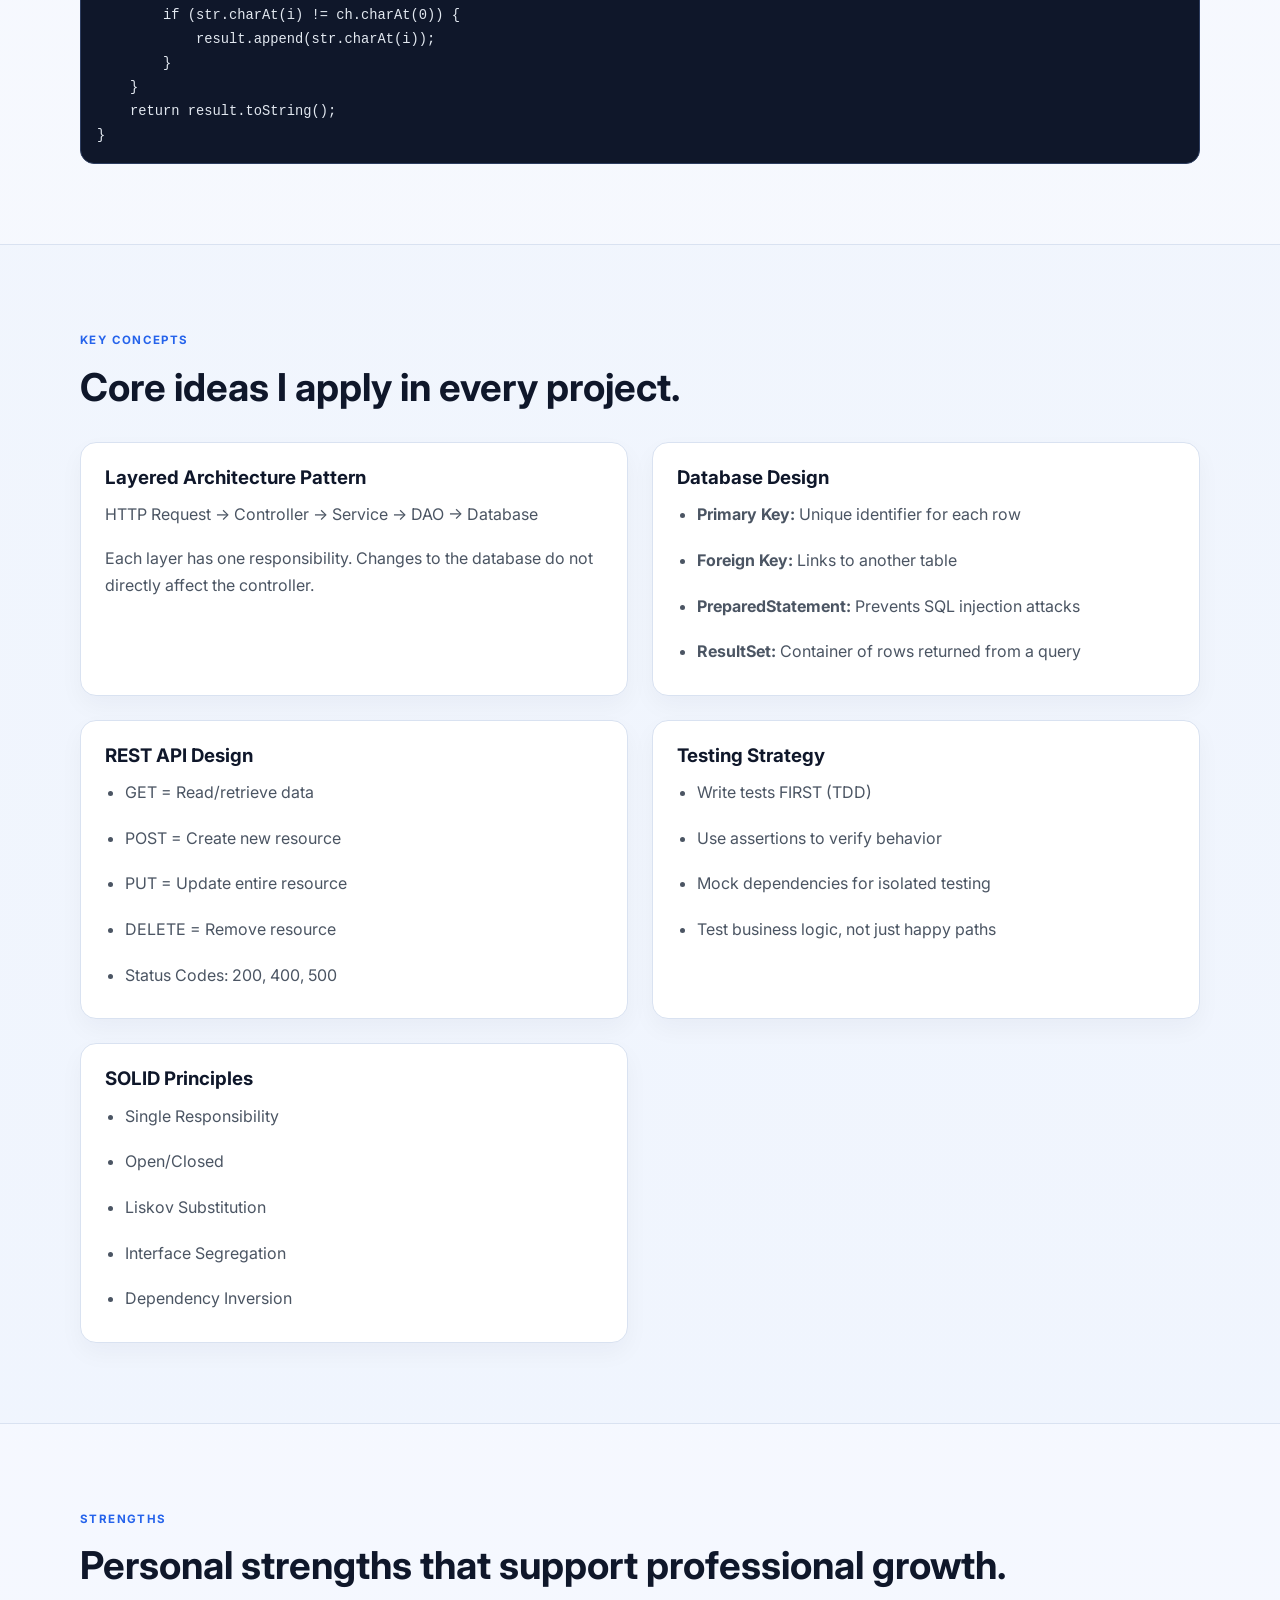
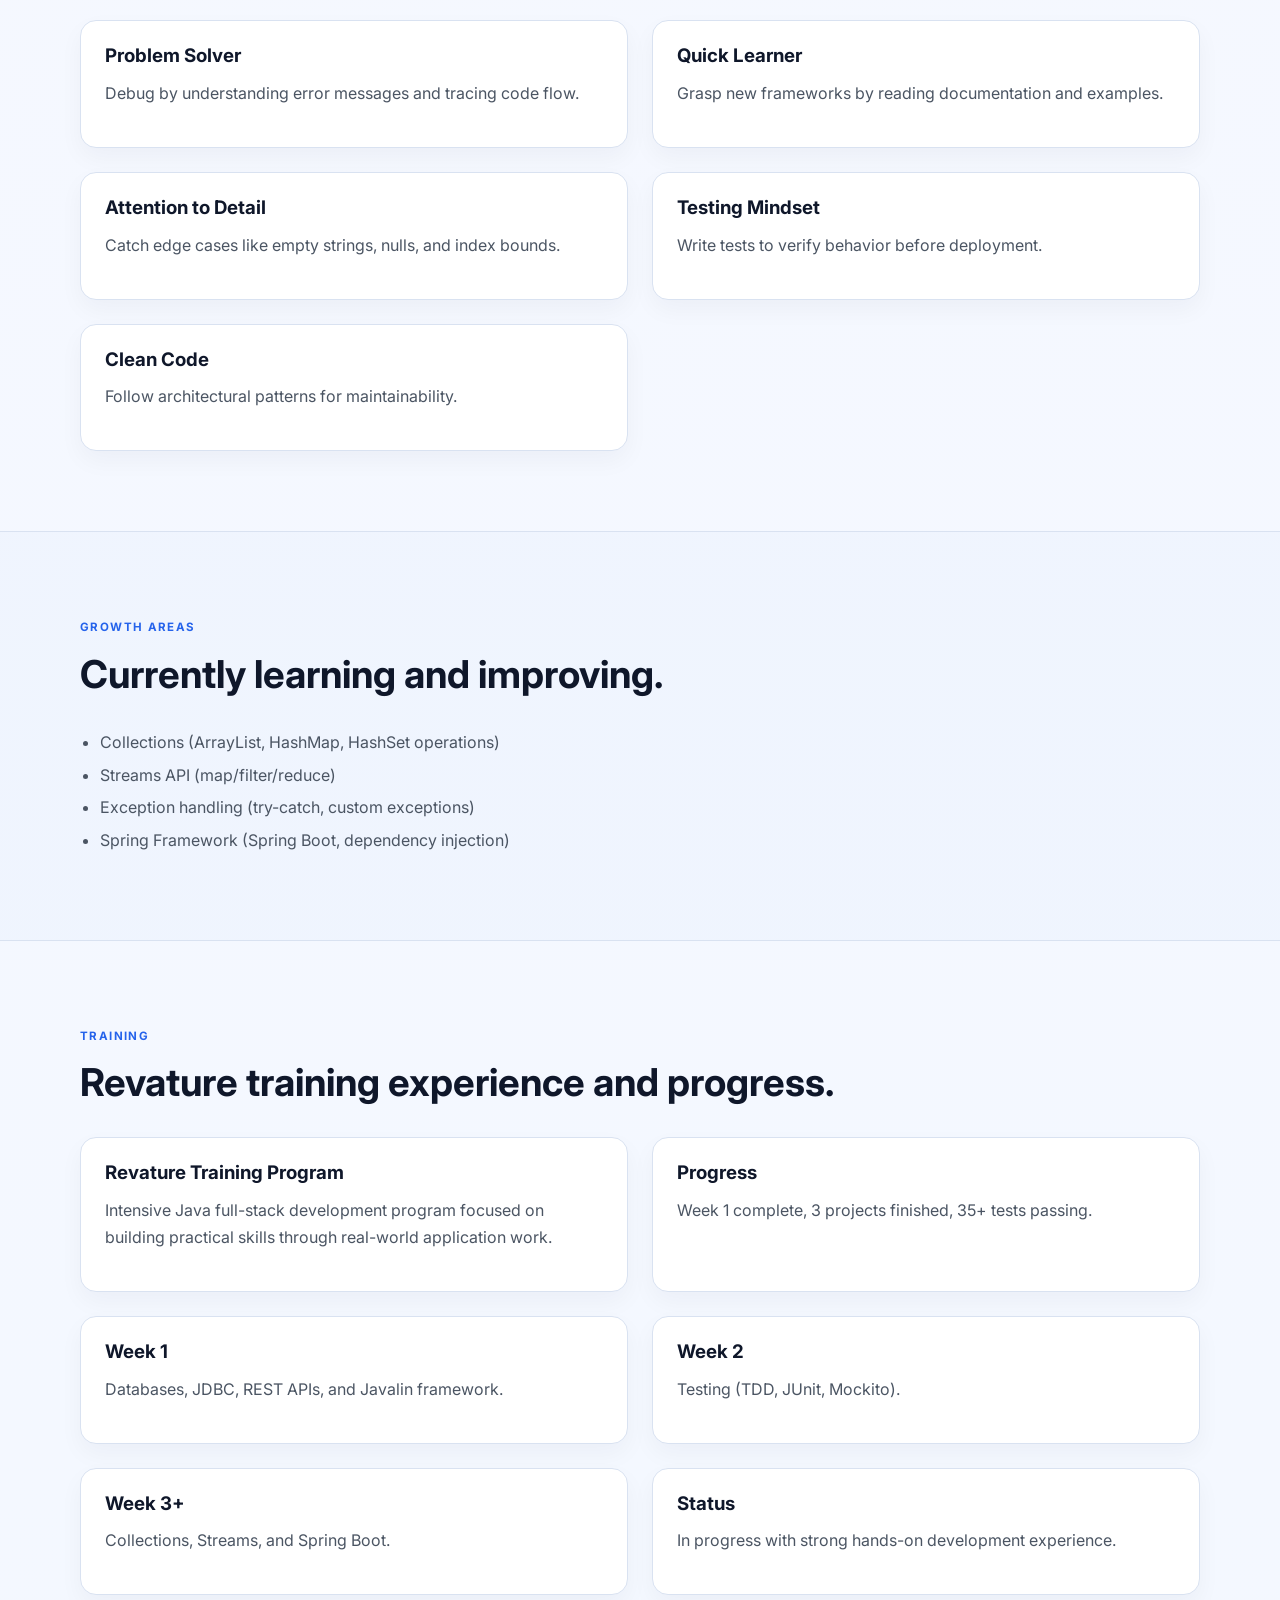
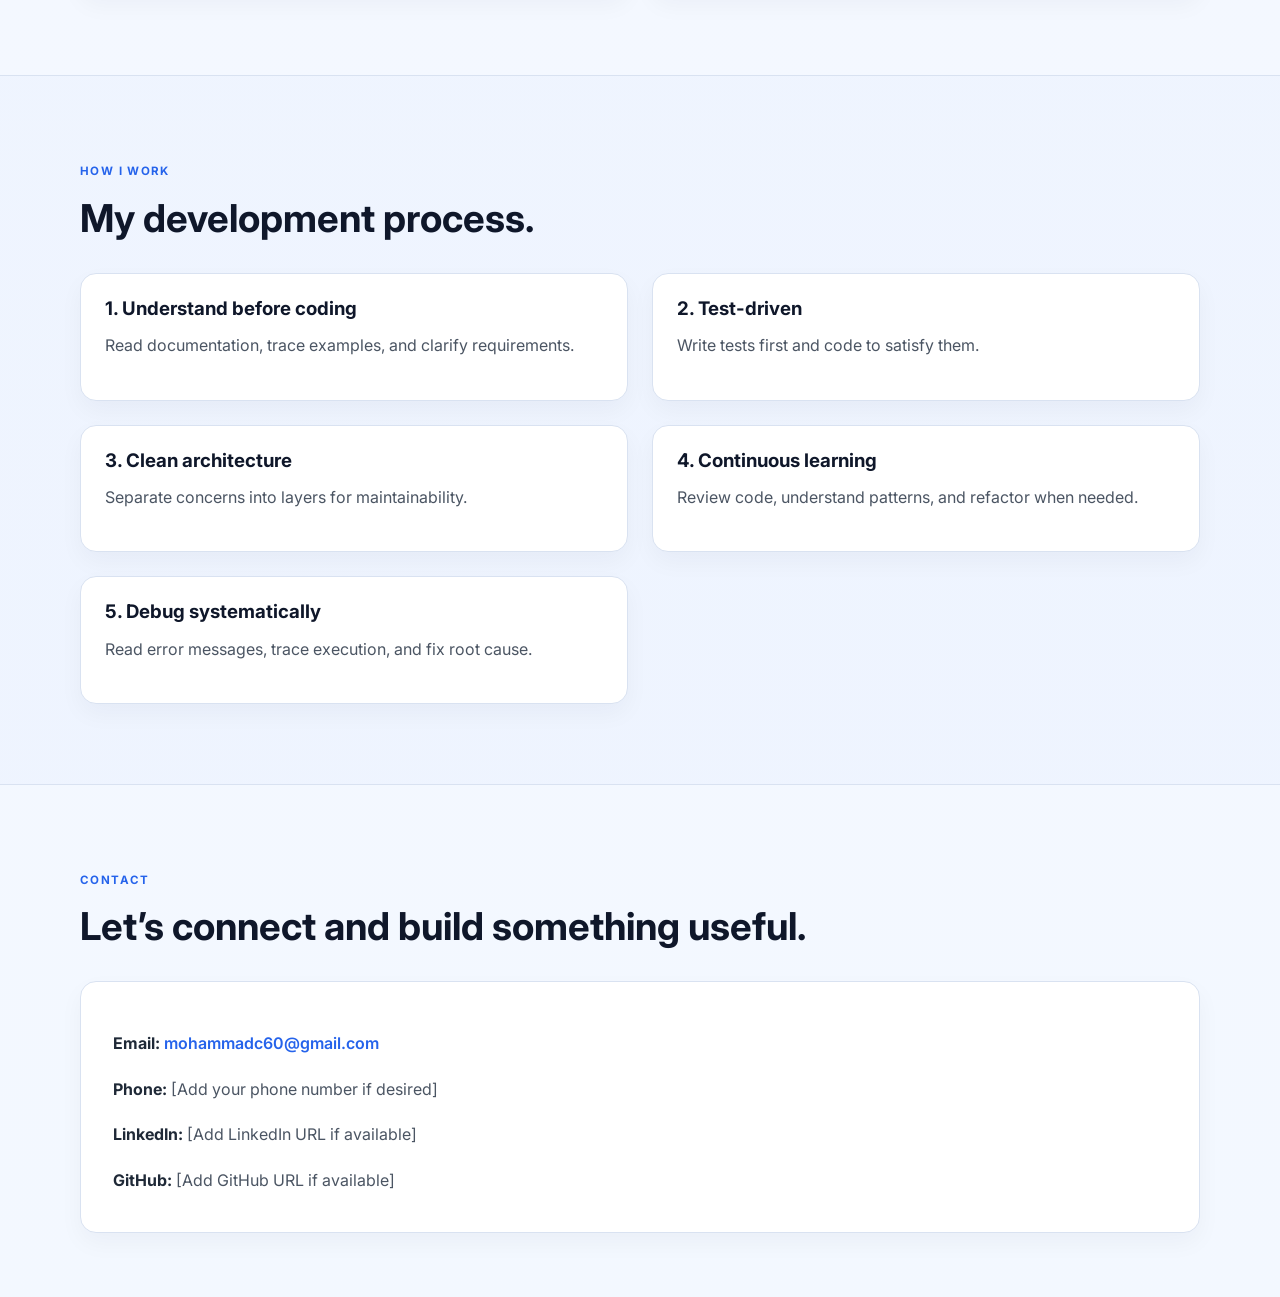
==== commit 545a83c8: "Add blog and portfolio navigation tabs" ====
--- a/portfolio.html
+++ b/portfolio.html
@@ -514,6 +514,7 @@
           <a href="#skills">Skills</a>
           <a href="#projects">Projects</a>
           <a href="#code-examples">Code Examples</a>
+          <a href="index.html">Blog</a>
           <a href="#contact">Contact</a>
         </div>
       </nav>
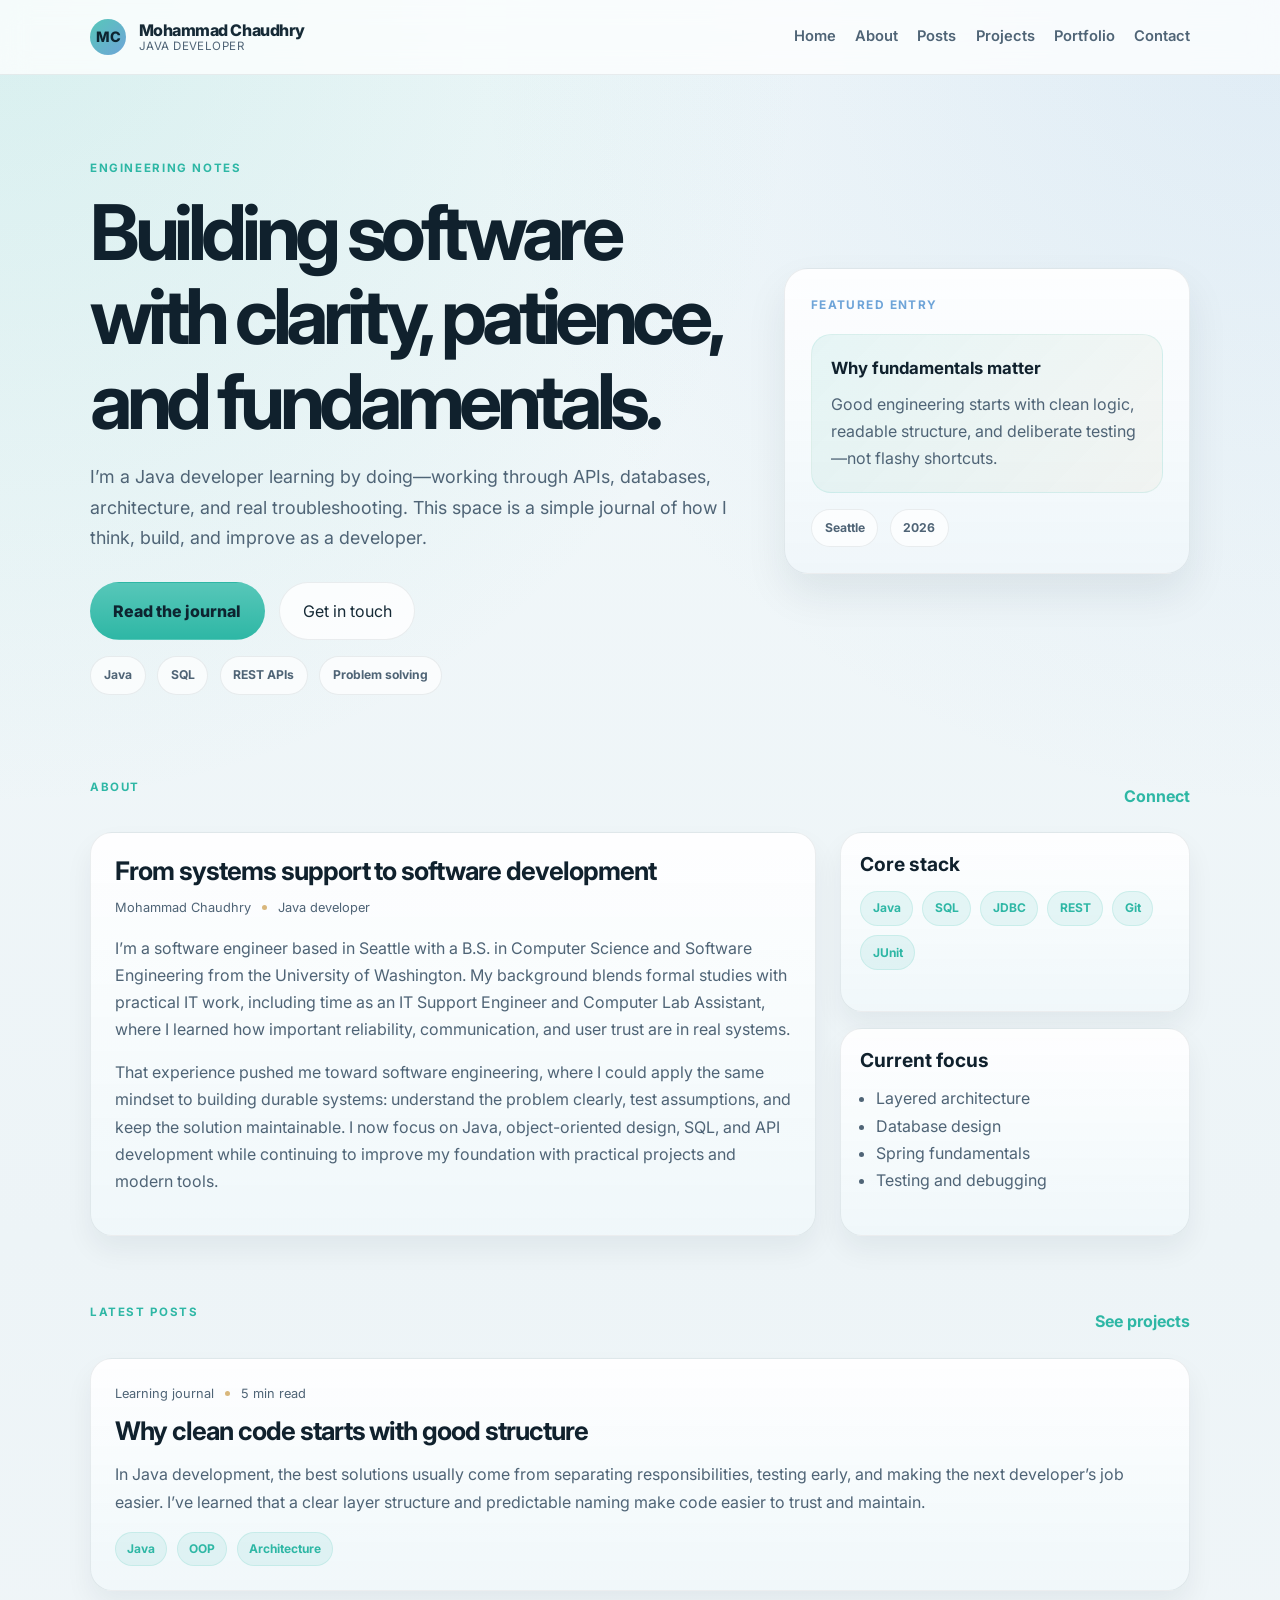
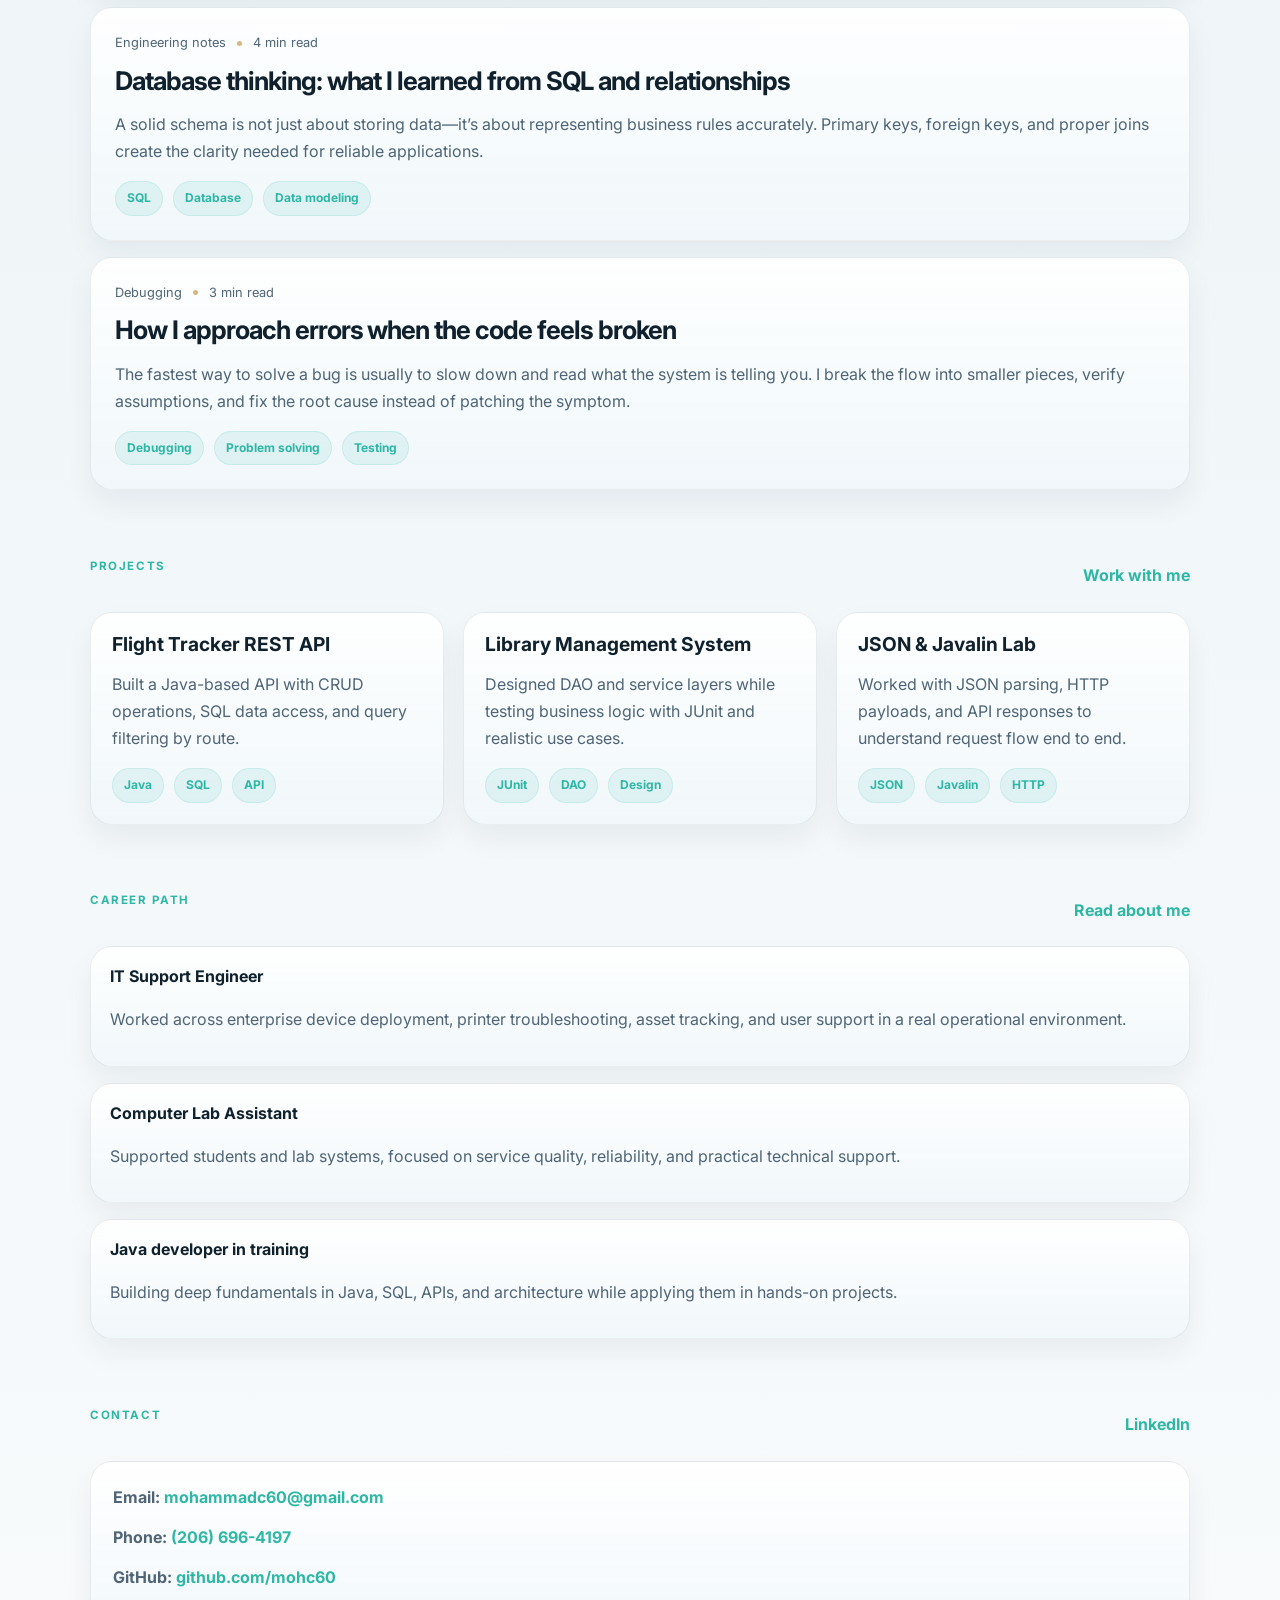
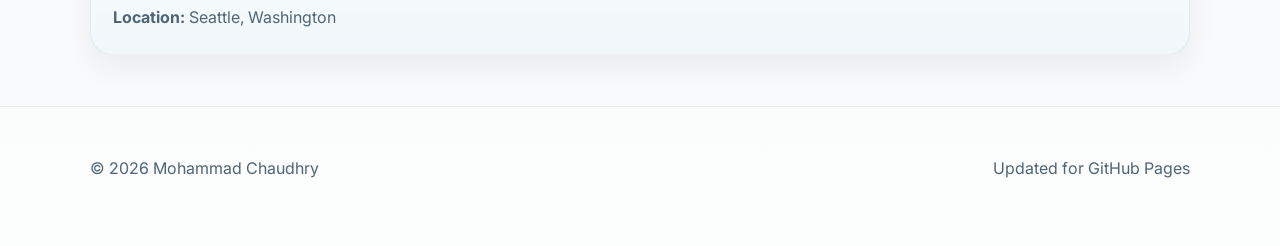
==== commit 914cab7d: "Restore earlier portfolio as homepage" ====
--- a/portfolio.html
+++ b/portfolio.html
@@ -16,140 +16,103 @@
     />
     <style>
       :root {
-        --bg: #f4f7fb;
-        --bg-strong: #eaf0f7;
-        --surface: #ffffff;
-        --surface-alt: #edf3ff;
-        --surface-code: #0f172a;
-        --text: #1f2937;
-        --text-soft: #4b5563;
-        --heading: #0f172a;
-        --primary: #2563eb;
-        --primary-dark: #1d4ed8;
-        --border: #d9e2f1;
-        --shadow: rgba(15, 23, 42, 0.08);
-        --success: #0f766e;
-        --warning: #b45309;
-      }
-
-      * {
-        box-sizing: border-box;
-      }
-
-      html {
-        scroll-behavior: smooth;
-      }
-
+        --bg: #edf4f7;
+        --bg-soft: #f7fafb;
+        --bg-panel: #f1f6fa;
+        --panel: rgba(255, 255, 255, 0.82);
+        --panel-strong: #ffffff;
+        --panel-alt: #ebf3f8;
+        --text: #162a36;
+        --text-soft: #4f6476;
+        --heading: #10212d;
+        --primary: #57c7b9;
+        --primary-strong: #2eb7a5;
+        --secondary: #6ea4d8;
+        --accent: #d9b77c;
+        --line: rgba(17, 39, 54, 0.08);
+        --shadow: rgba(16, 33, 45, 0.08);
+      }
+
+      * { box-sizing: border-box; }
+      html { scroll-behavior: smooth; }
       body {
         margin: 0;
-        font-family: "Inter", sans-serif;
-        background: linear-gradient(180deg, var(--bg) 0%, #eef4ff 100%);
+        font-family: "Inter", "Segoe UI", sans-serif;
+        background:
+          radial-gradient(circle at top left, rgba(87, 199, 185, 0.17), transparent 22%),
+          radial-gradient(circle at top right, rgba(110, 164, 216, 0.14), transparent 22%),
+          linear-gradient(180deg, #f2f8fa 0%, #edf4f7 36%, #f9fbfc 100%);
         color: var(--text);
         line-height: 1.7;
       }
 
-      a {
-        color: inherit;
-        text-decoration: none;
-      }
-
-      img {
-        max-width: 100%;
-        display: block;
-      }
-
-      ul {
-        margin: 0;
-        padding-left: 1.25rem;
-      }
-
-      li {
-        margin-bottom: 0.35rem;
+      a { color: inherit; text-decoration: none; }
+      img { max-width: 100%; display: block; }
+      p, li { color: var(--text-soft); }
+      ul { padding-left: 1.2rem; }
+      h1, h2, h3, h4 {
+        margin-top: 0;
+        color: var(--heading);
+        line-height: 1.1;
       }
 
       .container {
-        width: min(1120px, calc(100% - 2rem));
+        width: min(1100px, calc(100% - 2rem));
         margin: 0 auto;
       }
 
-      .section {
-        padding: 5rem 0;
-        border-top: 1px solid var(--border);
-      }
-
-      .section-alt {
-        background: rgba(255, 255, 255, 0.3);
-      }
-
-      .section-heading {
-        margin-bottom: 2rem;
-      }
-
-      .eyebrow {
-        display: inline-block;
-        font-size: 0.72rem;
-        font-weight: 700;
-        letter-spacing: 0.12em;
-        text-transform: uppercase;
-        color: var(--primary);
-        margin-bottom: 0.8rem;
-      }
-
-      h1,
-      h2,
-      h3,
-      h4 {
-        color: var(--heading);
-        line-height: 1.2;
-        margin-top: 0;
-      }
-
-      h1 {
-        font-size: clamp(2.4rem, 5vw, 4.2rem);
-        margin-bottom: 1rem;
-      }
-
-      h2 {
-        font-size: clamp(1.8rem, 3vw, 2.5rem);
-        margin-bottom: 0.75rem;
-      }
-
-      p {
-        margin-top: 0;
-      }
-
-      .header {
+      .blog-header {
         position: sticky;
         top: 0;
-        z-index: 1000;
-        background: rgba(244, 247, 251, 0.9);
-        backdrop-filter: blur(12px);
-        border-bottom: 1px solid var(--border);
-      }
-
-      .nav {
-        display: flex;
+        z-index: 30;
+        backdrop-filter: blur(14px);
+        background: rgba(255, 255, 255, 0.74);
+        border-bottom: 1px solid var(--line);
+      }
+
+      .blog-nav {
+        display: flex;
+        justify-content: space-between;
         align-items: center;
-        justify-content: space-between;
-        min-height: 78px;
+        min-height: 74px;
         gap: 1rem;
       }
 
-      .brand-block {
+      .brand {
+        display: flex;
+        align-items: center;
+        gap: 0.8rem;
+      }
+
+      .brand-mark {
+        width: 36px;
+        height: 36px;
+        border-radius: 50%;
+        display: grid;
+        place-items: center;
+        background: linear-gradient(135deg, var(--primary), var(--secondary));
+        color: #0d2430;
+        font-weight: 800;
+        font-size: 0.9rem;
+      }
+
+      .brand-copy {
         display: flex;
         flex-direction: column;
-        line-height: 1.2;
+        line-height: 1.15;
       }
 
       .brand-name {
-        font-size: 1.05rem;
+        font-size: 1rem;
         font-weight: 800;
-        letter-spacing: 0.02em;
-      }
-
-      .brand-title {
-        font-size: 0.78rem;
+        letter-spacing: -0.03em;
+      }
+
+      .brand-tag {
+        font-size: 0.72rem;
         color: var(--text-soft);
+        letter-spacing: 0.04em;
+        text-transform: uppercase;
       }
 
       .nav-links {
@@ -161,277 +124,307 @@
 
       .nav-links a {
         color: var(--text-soft);
-        font-size: 0.96rem;
+        font-size: 0.92rem;
         font-weight: 600;
-        transition: color 0.2s ease;
       }
 
       .nav-links a:hover,
       .nav-links a:focus-visible {
-        color: var(--primary);
-      }
-
-      .hero {
-        padding: 5rem 0 4rem;
+        color: var(--heading);
+      }
+
+      .hero-wrap {
+        padding: 4.5rem 0 2.2rem;
       }
 
       .hero-grid {
         display: grid;
-        grid-template-columns: 1.6fr 0.9fr;
+        grid-template-columns: 1.55fr 0.95fr;
         gap: 2rem;
         align-items: center;
       }
 
+      .eyebrow {
+        display: inline-block;
+        margin-bottom: 0.8rem;
+        font-size: 0.72rem;
+        letter-spacing: 0.14em;
+        text-transform: uppercase;
+        font-weight: 700;
+        color: var(--primary-strong);
+      }
+
+      h1 {
+        margin-bottom: 1rem;
+        font-size: clamp(2.8rem, 6vw, 5.4rem);
+        letter-spacing: -0.07em;
+      }
+
       .lead {
-        max-width: 62ch;
-        font-size: 1.08rem;
+        max-width: 58ch;
+        font-size: 1.12rem;
         color: var(--text-soft);
       }
 
-      .hero-tagline {
-        font-size: 1.1rem;
-        font-weight: 600;
-        color: var(--primary);
-        margin-bottom: 1rem;
-      }
-
       .hero-actions {
         display: flex;
         flex-wrap: wrap;
-        gap: 1rem;
-        margin-top: 2rem;
-      }
-
-      .button,
-      .copy-btn {
+        gap: 0.9rem;
+        margin-top: 1.8rem;
+      }
+
+      .button {
         display: inline-flex;
         align-items: center;
         justify-content: center;
-        padding: 0.85rem 1.4rem;
-        border-radius: 10px;
-        border: 1px solid var(--border);
+        padding: 0.9rem 1.4rem;
+        border-radius: 999px;
+        border: 1px solid var(--line);
+        transition: transform 0.2s ease, box-shadow 0.2s ease;
+      }
+
+      .button.primary {
+        background: linear-gradient(180deg, var(--primary), var(--primary-strong));
+        color: #0d2430;
+        border-color: transparent;
+        font-weight: 800;
+      }
+
+      .button.secondary {
+        background: rgba(255, 255, 255, 0.8);
+        color: var(--text);
+        border-color: var(--line);
+      }
+
+      .button:hover,
+      .button:focus-visible {
+        transform: translateY(-1px);
+        box-shadow: 0 12px 28px rgba(27, 93, 232, 0.18);
+      }
+
+      .hero-feature {
+        background: linear-gradient(180deg, rgba(255,255,255,0.9), rgba(239, 246, 250, 0.96));
+        border: 1px solid var(--line);
+        border-radius: 24px;
+        box-shadow: 0 20px 42px var(--shadow);
+        padding: 1.6rem;
+      }
+
+      .feature-label {
+        font-size: 0.74rem;
+        text-transform: uppercase;
+        letter-spacing: 0.12em;
+        color: var(--secondary);
         font-weight: 700;
-        transition: transform 0.2s ease, box-shadow 0.2s ease, background 0.2s ease;
-      }
-
-      .button.primary,
-      .copy-btn {
-        background: var(--primary);
-        color: #fff;
-        border-color: var(--primary);
-      }
-
-      .button.secondary {
-        background: #fff;
+      }
+
+      .feature-box {
+        margin-top: 1.2rem;
+        padding: 1.2rem;
+        background: linear-gradient(135deg, rgba(87, 199, 185, 0.12), rgba(217, 183, 124, 0.08));
+        border: 1px solid rgba(87, 199, 185, 0.14);
+        border-radius: 20px;
+      }
+
+      .feature-box strong {
+        display: block;
+        margin-bottom: 0.5rem;
+        font-size: 1.05rem;
         color: var(--heading);
       }
 
-      .button:hover,
-      .button:focus-visible,
-      .copy-btn:hover,
-      .copy-btn:focus-visible {
-        transform: translateY(-1px);
-        box-shadow: 0 8px 18px rgba(37, 99, 235, 0.16);
-      }
-
-      .hero-card {
-        background: var(--surface);
-        border: 1px solid var(--border);
-        border-radius: 18px;
-        padding: 2rem;
-        box-shadow: 0 16px 40px var(--shadow);
-      }
-
-      .mini-card {
+      .feature-box p {
+        margin: 0;
+      }
+
+      .meta-row {
+        display: flex;
+        flex-wrap: wrap;
+        gap: 0.7rem;
+        margin-top: 1rem;
+      }
+
+      .meta-pill {
         display: inline-flex;
-        justify-content: center;
+        padding: 0.5rem 0.8rem;
+        background: rgba(255, 255, 255, 0.7);
+        border: 1px solid var(--line);
+        border-radius: 999px;
+        font-size: 0.76rem;
+        font-weight: 700;
+        color: var(--text-soft);
+      }
+
+      .section {
+        padding: 2.25rem 0 1.2rem;
+      }
+
+      .section-head {
+        display: flex;
+        justify-content: space-between;
+        align-items: end;
+        gap: 1rem;
+        margin-bottom: 1.4rem;
+      }
+
+      .section-head h2 {
+        font-size: clamp(1.9rem, 4vw, 3rem);
+        letter-spacing: -0.05em;
+        margin: 0;
+      }
+
+      .section-link {
+        color: var(--primary-strong);
+        font-weight: 700;
+      }
+
+      .content-grid {
+        display: grid;
+        grid-template-columns: 1.35fr 0.65fr;
+        gap: 1.5rem;
+      }
+
+      .article-card,
+      .side-card,
+      .project-card,
+      .contact-card,
+      .timeline-item {
+        background: linear-gradient(180deg, rgba(255,255,255,0.9), rgba(240, 247, 250, 0.95));
+        border: 1px solid var(--line);
+        border-radius: 22px;
+        box-shadow: 0 14px 28px rgba(16, 33, 45, 0.06);
+      }
+
+      .article-card {
+        padding: 1.5rem;
+      }
+
+      .article-card h3 {
+        font-size: clamp(1.5rem, 2vw, 2rem);
+        letter-spacing: -0.04em;
+        margin-bottom: 0.7rem;
+      }
+
+      .article-card p,
+      .project-card p,
+      .timeline-item p,
+      .side-card li,
+      .side-card p,
+      .contact-card li {
+        color: var(--text-soft);
+      }
+
+      .article-card + .article-card {
+        margin-top: 1rem;
+      }
+
+      .post-meta {
+        display: flex;
         align-items: center;
-        width: 90px;
-        height: 90px;
+        gap: 0.7rem;
+        flex-wrap: wrap;
+        margin-bottom: 0.8rem;
+        font-size: 0.8rem;
+        color: var(--text-soft);
+      }
+
+      .dot-sep {
+        width: 5px;
+        height: 5px;
         border-radius: 50%;
-        background: linear-gradient(135deg, var(--primary), #5b9cff);
-        color: white;
-        font-size: 1.8rem;
-        font-weight: 800;
-        margin-bottom: 1rem;
-      }
-
-      .hero-card h3 {
-        margin-bottom: 0.8rem;
-      }
-
-      .hero-card ul {
-        padding-left: 1.2rem;
-        color: var(--text-soft);
-      }
-
-      .about-grid,
-      .skills-grid,
-      .project-grid,
-      .plan-grid,
-      .strengths-grid,
-      .training-grid,
-      .work-steps {
+        background: var(--accent);
+      }
+
+      .tag-list,
+      .chip-list {
+        display: flex;
+        flex-wrap: wrap;
+        gap: 0.6rem;
+        margin-top: 1rem;
+      }
+
+      .tag {
+        display: inline-block;
+        padding: 0.38rem 0.7rem;
+        background: rgba(87, 199, 185, 0.12);
+        border: 1px solid rgba(87, 199, 185, 0.18);
+        border-radius: 999px;
+        color: var(--primary-strong);
+        font-size: 0.75rem;
+        font-weight: 700;
+      }
+
+      .side-stack {
         display: grid;
-        gap: 1.5rem;
-      }
-
-      .about-grid {
-        grid-template-columns: repeat(2, minmax(0, 1fr));
-      }
-
-      .about-grid p,
-      .project-card p,
-      .project-card li,
-      .skill-box p,
-      .topic-box p,
-      .strength-item p,
-      .training-item p,
-      .step-item p,
-      .keyconcept-list li,
-      .growth-list li {
-        color: var(--text-soft);
-      }
-
-      .skills-grid {
-        grid-template-columns: repeat(3, minmax(0, 1fr));
-      }
-
-      .skill-box,
-      .topic-box,
-      .strength-item,
-      .training-item,
-      .step-item,
+        gap: 1rem;
+      }
+
+      .side-card {
+        padding: 1.3rem 1.2rem;
+      }
+
+      .side-card h3 {
+        margin-bottom: 0.9rem;
+        font-size: 1.2rem;
+      }
+
+      .side-card ul {
+        margin: 0;
+        padding-left: 1rem;
+      }
+
+      .project-grid {
+        display: grid;
+        grid-template-columns: repeat(3, minmax(0,1fr));
+        gap: 1.2rem;
+      }
+
       .project-card {
-        background: var(--surface);
-        border: 1px solid var(--border);
-        border-radius: 16px;
-        padding: 1.5rem;
-        box-shadow: 0 10px 24px rgba(15, 23, 42, 0.04);
-      }
-
-      .skill-box h3,
-      .topic-box h3,
-      .strength-item h3,
-      .training-item h3,
-      .step-item h3,
+        padding: 1.3rem;
+      }
+
       .project-card h3 {
         margin-bottom: 0.75rem;
-      }
-
-      .project-grid {
-        grid-template-columns: repeat(3, minmax(0, 1fr));
-      }
-
-      .tech-list {
-        display: flex;
-        flex-wrap: wrap;
-        gap: 0.5rem;
-        margin-top: 1rem;
-      }
-
-      .tech {
-        display: inline-block;
-        background: var(--surface-alt);
-        border: 1px solid var(--border);
-        border-radius: 999px;
-        padding: 0.4rem 0.7rem;
-        font-size: 0.78rem;
-        font-weight: 600;
-        color: var(--primary-dark);
-      }
-
-      .code-block {
-        margin-top: 1.2rem;
-        border-radius: 14px;
-        overflow: hidden;
-        border: 1px solid #2d3d5f;
-        background: var(--surface-code);
-      }
-
-      .code-header {
-        display: flex;
-        align-items: center;
-        justify-content: space-between;
+        font-size: 1.2rem;
+      }
+
+      .timeline {
+        display: grid;
         gap: 1rem;
-        background: rgba(255, 255, 255, 0.05);
-        padding: 0.7rem 1rem;
-        border-bottom: 1px solid rgba(148, 163, 184, 0.25);
-      }
-
-      .code-dots {
-        display: flex;
-        gap: 0.5rem;
-      }
-
-      .dot {
-        width: 10px;
-        height: 10px;
-        border-radius: 50%;
-        display: inline-block;
-      }
-
-      .dot.red { background: #f87171; }
-      .dot.yellow { background: #fbbf24; }
-      .dot.green { background: #4ade80; }
-
-      pre {
+      }
+
+      .timeline-item {
+        padding: 1rem 1.2rem;
+      }
+
+      .timeline-item strong {
+        display: block;
+        margin-bottom: 0.35rem;
+        color: var(--heading);
+      }
+
+      .contact-card {
+        padding: 1.4rem;
+      }
+
+      .contact-card ul {
         margin: 0;
-        padding: 1rem;
-        overflow-x: auto;
-        font-family: "JetBrains Mono", monospace;
-        font-size: 0.86rem;
-        line-height: 1.6;
-        color: #e2e8f0;
-      }
-
-      .copy-btn {
-        padding: 0.45rem 0.75rem;
-        font-size: 0.8rem;
-      }
-
-      .plan-grid,
-      .strengths-grid,
-      .training-grid,
-      .work-steps {
-        grid-template-columns: repeat(2, minmax(0, 1fr));
-      }
-
-      .keyconcept-list {
+        padding-left: 0;
+        list-style: none;
         display: grid;
         gap: 0.8rem;
       }
 
-      .growth-list {
-        list-style: disc;
-        color: var(--text-soft);
-      }
-
-      .contact-card {
-        background: var(--surface);
-        border: 1px solid var(--border);
-        border-radius: 16px;
-        padding: 2rem;
-        box-shadow: 0 10px 24px rgba(15, 23, 42, 0.04);
-      }
-
-      .contact-list {
-        list-style: none;
-        padding: 0;
-        margin: 1rem 0 0;
-        display: grid;
-        gap: 0.8rem;
-      }
-
-      .contact-list a {
-        color: var(--primary);
-        font-weight: 600;
+      .contact-card a {
+        color: var(--primary-strong);
+        font-weight: 700;
       }
 
       .footer {
-        padding: 1.5rem 0 2.5rem;
-        background: #e9eef8;
-        border-top: 1px solid var(--border);
+        padding: 2rem 0 3rem;
+        border-top: 1px solid var(--line);
+        margin-top: 2rem;
+        background: rgba(255, 255, 255, 0.58);
       }
 
       .footer-inner {
@@ -442,25 +435,16 @@
         flex-wrap: wrap;
       }
 
-      .muted {
-        color: var(--text-soft);
-      }
-
       @media (max-width: 900px) {
         .hero-grid,
-        .about-grid,
-        .skills-grid,
-        .project-grid,
-        .plan-grid,
-        .strengths-grid,
-        .training-grid,
-        .work-steps {
+        .content-grid,
+        .project-grid {
           grid-template-columns: 1fr;
         }
       }
 
       @media (max-width: 640px) {
-        .nav {
+        .blog-nav {
           flex-wrap: wrap;
           justify-content: center;
           padding: 0.8rem 0;
@@ -470,575 +454,269 @@
           justify-content: center;
         }
 
-        .hero {
+        .hero-wrap {
           padding-top: 3rem;
         }
 
-        .section {
-          padding: 4rem 0;
+        .section-head {
+          flex-direction: column;
+          align-items: flex-start;
         }
 
-        .button,
-        .copy-btn {
+        .button {
           width: 100%;
         }
-      }
-
-      @keyframes fadeUp {
-        from {
-          opacity: 0;
-          transform: translateY(18px);
-        }
-        to {
-          opacity: 1;
-          transform: translateY(0);
-        }
-      }
-
-      .animate {
-        animation: fadeUp 0.7s ease both;
       }
     </style>
   </head>
   <body>
-    <header class="header">
-      <nav class="nav container" aria-label="Main navigation">
-        <div class="brand-block" aria-label="Mohammad Chaudhry profile">
-          <span class="brand-name">Mohammad Chaudhry</span>
-          <span class="brand-title">Java Developer | Full-Stack Development</span>
+    <header class="blog-header">
+      <nav class="blog-nav container" aria-label="Main navigation">
+        <div class="brand" aria-label="Mohammad Chaudhry profile">
+          <div class="brand-mark">MC</div>
+          <div class="brand-copy">
+            <span class="brand-name">Mohammad Chaudhry</span>
+            <span class="brand-tag">Java Developer</span>
+          </div>
         </div>
 
         <div class="nav-links">
           <a href="#home">Home</a>
           <a href="#about">About</a>
-          <a href="#skills">Skills</a>
+          <a href="#posts">Posts</a>
           <a href="#projects">Projects</a>
-          <a href="#code-examples">Code Examples</a>
-          <a href="index.html">Blog</a>
+          <a href="portfolio.html">Portfolio</a>
           <a href="#contact">Contact</a>
         </div>
       </nav>
     </header>
 
-    <main id="home">
-      <section class="hero">
-        <div class="container hero-grid animate">
+    <main id="home" class="container">
+      <section class="hero-wrap">
+        <div class="hero-grid">
           <div>
-            <p class="eyebrow">Java Developer</p>
-            <h1>Mohammad Chaudhry</h1>
-            <p class="hero-tagline">
-              Learning full-stack development through hands-on training. Problem-solver. Test-driven developer.
-            </p>
+            <p class="eyebrow">Engineering notes</p>
+            <h1>Building software with clarity, patience, and fundamentals.</h1>
             <p class="lead">
-              I’m a Java developer learning full-stack development through intensive hands-on training. I focus on understanding core concepts before writing code, and I’m experienced with problem-solving and debugging.
+              I’m a Java developer learning by doing—working through APIs, databases, architecture, and real troubleshooting. This space is a simple journal of how I think, build, and improve as a developer.
             </p>
             <div class="hero-actions">
-              <a class="button primary" href="#projects">View Projects</a>
-              <a class="button secondary" href="#contact">Contact Me</a>
+              <a class="button primary" href="#posts">Read the journal</a>
+              <a class="button secondary" href="#contact">Get in touch</a>
+            </div>
+            <div class="meta-row" aria-label="Profile summary">
+              <span class="meta-pill">Java</span>
+              <span class="meta-pill">SQL</span>
+              <span class="meta-pill">REST APIs</span>
+              <span class="meta-pill">Problem solving</span>
             </div>
           </div>
 
-          <aside class="hero-card" aria-label="Quick summary">
-            <div class="mini-card" aria-hidden="true">MC</div>
-            <h3>Quick Snapshot</h3>
-            <ul>
-              <li>Java developer focused on clean architecture</li>
-              <li>Strong foundation in OOP, databases, and REST APIs</li>
-              <li>Builds solutions through testing and validation</li>
-            </ul>
+          <aside class="hero-feature" aria-label="Featured note">
+            <div class="feature-label">Featured entry</div>
+            <div class="feature-box">
+              <strong>Why fundamentals matter</strong>
+              <p>Good engineering starts with clean logic, readable structure, and deliberate testing—not flashy shortcuts.</p>
+            </div>
+            <div class="meta-row">
+              <span class="meta-pill">Seattle</span>
+              <span class="meta-pill">2026</span>
+            </div>
           </aside>
         </div>
       </section>
 
       <section id="about" class="section">
-        <div class="container">
-          <div class="section-heading">
-            <p class="eyebrow">About</p>
-            <h2>Building reliable software through problem-solving and fundamentals.</h2>
-          </div>
-
-          <div class="about-grid">
+        <div class="section-head">
+          <p class="eyebrow">About</p>
+          <a class="section-link" href="#contact">Connect</a>
+        </div>
+
+        <div class="content-grid">
+          <article class="article-card">
+            <h3>From systems support to software development</h3>
+            <div class="post-meta">
+              <span>Mohammad Chaudhry</span>
+              <span class="dot-sep" aria-hidden="true"></span>
+              <span>Java developer</span>
+            </div>
             <p>
-              I’m a software engineer based in Seattle with a B.S. in Computer Science and Software Engineering from the University of Washington. I’m currently expanding my technical foundation through intensive full-stack development training, where I’m building expertise in Spring, SQL, Java, and modern web technologies.
+              I’m a software engineer based in Seattle with a B.S. in Computer Science and Software Engineering from the University of Washington. My background blends formal studies with practical IT work, including time as an IT Support Engineer and Computer Lab Assistant, where I learned how important reliability, communication, and user trust are in real systems.
             </p>
             <p>
-              My background combines formal CS education with hands-on IT systems work. I’ve spent time as an IT Support Engineer at Snohomish County PUD, where I managed device deployment, printer firmware, and enterprise asset management across multiple sites, and as a Computer Lab Assistant supporting dozens of lab systems. This blend of theory and practice has given me a realistic understanding of how software fits into larger systems and what reliability actually means.
+              That experience pushed me toward software engineering, where I could apply the same mindset to building durable systems: understand the problem clearly, test assumptions, and keep the solution maintainable. I now focus on Java, object-oriented design, SQL, and API development while continuing to improve my foundation with practical projects and modern tools.
             </p>
-            <p>
-              I work methodically—breaking problems into manageable pieces, testing assumptions, and building solutions that handle real-world complexity. I’m particularly interested in applied AI and how tools like large language models are changing the way engineers work. I’m an active member of Copilot Country Seattle, a monthly community where professionals share practical AI use cases and real implementations.
-            </p>
-            <p>
-              I’m drawn to problems that require both technical depth and clear communication—whether that’s coordinating with vendors, training users, or writing code that other people will actually maintain. I learn quickly, ask good questions, and enjoy working on things that ship.
-            </p>
+          </article>
+
+          <aside class="side-stack">
+            <div class="side-card">
+              <h3>Core stack</h3>
+              <div class="chip-list">
+                <span class="tag">Java</span>
+                <span class="tag">SQL</span>
+                <span class="tag">JDBC</span>
+                <span class="tag">REST</span>
+                <span class="tag">Git</span>
+                <span class="tag">JUnit</span>
+              </div>
+            </div>
+
+            <div class="side-card">
+              <h3>Current focus</h3>
+              <ul>
+                <li>Layered architecture</li>
+                <li>Database design</li>
+                <li>Spring fundamentals</li>
+                <li>Testing and debugging</li>
+              </ul>
+            </div>
+          </aside>
+        </div>
+      </section>
+
+      <section id="posts" class="section">
+        <div class="section-head">
+          <p class="eyebrow">Latest posts</p>
+          <a class="section-link" href="#projects">See projects</a>
+        </div>
+
+        <div class="article-card">
+          <div class="post-meta">
+            <span>Learning journal</span>
+            <span class="dot-sep" aria-hidden="true"></span>
+            <span>5 min read</span>
           </div>
+          <h3>Why clean code starts with good structure</h3>
+          <p>
+            In Java development, the best solutions usually come from separating responsibilities, testing early, and making the next developer’s job easier. I’ve learned that a clear layer structure and predictable naming make code easier to trust and maintain.
+          </p>
+          <div class="tag-list">
+            <span class="tag">Java</span>
+            <span class="tag">OOP</span>
+            <span class="tag">Architecture</span>
+          </div>
+        </div>
+
+        <div class="article-card">
+          <div class="post-meta">
+            <span>Engineering notes</span>
+            <span class="dot-sep" aria-hidden="true"></span>
+            <span>4 min read</span>
+          </div>
+          <h3>Database thinking: what I learned from SQL and relationships</h3>
+          <p>
+            A solid schema is not just about storing data—it’s about representing business rules accurately. Primary keys, foreign keys, and proper joins create the clarity needed for reliable applications.
+          </p>
+          <div class="tag-list">
+            <span class="tag">SQL</span>
+            <span class="tag">Database</span>
+            <span class="tag">Data modeling</span>
+          </div>
+        </div>
+
+        <div class="article-card">
+          <div class="post-meta">
+            <span>Debugging</span>
+            <span class="dot-sep" aria-hidden="true"></span>
+            <span>3 min read</span>
+          </div>
+          <h3>How I approach errors when the code feels broken</h3>
+          <p>
+            The fastest way to solve a bug is usually to slow down and read what the system is telling you. I break the flow into smaller pieces, verify assumptions, and fix the root cause instead of patching the symptom.
+          </p>
+          <div class="tag-list">
+            <span class="tag">Debugging</span>
+            <span class="tag">Problem solving</span>
+            <span class="tag">Testing</span>
+          </div>
         </div>
       </section>
 
-      <section id="skills" class="section section-alt">
-        <div class="container">
-          <div class="section-heading">
-            <p class="eyebrow">Skills</p>
-            <h2>Core technical skills and learning focus.</h2>
-          </div>
-
-          <div class="skills-grid">
-            <article class="skill-box">
-              <h3>Java & OOP</h3>
-              <p>
-                Classes, methods, objects, inheritance, interfaces, String manipulation, array algorithms, control flow, recursion, and collections such as ArrayList, HashMap, and Set basics.
-              </p>
-            </article>
-
-            <article class="skill-box">
-              <h3>Databases & SQL</h3>
-              <p>
-                SQL fundamentals, database design, primary and foreign keys, JDBC, connection pooling, PreparedStatement, filtering, joins, and optimized query writing.
-              </p>
-            </article>
-
-            <article class="skill-box">
-              <h3>Web Development & APIs</h3>
-              <p>
-                REST API concepts, HTTP fundamentals, JSON, serialization/deserialization, endpoint design, request/response handling, and stateless architecture.
-              </p>
-            </article>
-
-            <article class="skill-box">
-              <h3>Frameworks & Tools</h3>
-              <p>
-                Javalin, Jackson, JUnit, Mockito, Maven, and Git version control basics.
-              </p>
-            </article>
-
-            <article class="skill-box">
-              <h3>Software Architecture</h3>
-              <p>
-                Layered Architecture, separation of concerns, dependency injection, and design patterns like Factory, DAO, and Service.
-              </p>
-            </article>
-
-            <article class="skill-box">
-              <h3>Methodology</h3>
-              <p>
-                Agile/Scrum, Waterfall vs Agile decisions, SOLID principles, and Test-Driven Development (TDD).
-              </p>
-            </article>
-          </div>
+      <section id="projects" class="section">
+        <div class="section-head">
+          <p class="eyebrow">Projects</p>
+          <a class="section-link" href="#contact">Work with me</a>
+        </div>
+
+        <div class="project-grid">
+          <article class="project-card">
+            <h3>Flight Tracker REST API</h3>
+            <p>Built a Java-based API with CRUD operations, SQL data access, and query filtering by route.</p>
+            <div class="tag-list">
+              <span class="tag">Java</span>
+              <span class="tag">SQL</span>
+              <span class="tag">API</span>
+            </div>
+          </article>
+
+          <article class="project-card">
+            <h3>Library Management System</h3>
+            <p>Designed DAO and service layers while testing business logic with JUnit and realistic use cases.</p>
+            <div class="tag-list">
+              <span class="tag">JUnit</span>
+              <span class="tag">DAO</span>
+              <span class="tag">Design</span>
+            </div>
+          </article>
+
+          <article class="project-card">
+            <h3>JSON & Javalin Lab</h3>
+            <p>Worked with JSON parsing, HTTP payloads, and API responses to understand request flow end to end.</p>
+            <div class="tag-list">
+              <span class="tag">JSON</span>
+              <span class="tag">Javalin</span>
+              <span class="tag">HTTP</span>
+            </div>
+          </article>
         </div>
       </section>
 
-      <section id="projects" class="section">
-        <div class="container">
-          <div class="section-heading">
-            <p class="eyebrow">Projects</p>
-            <h2>Hands-on work and practical implementation.</h2>
-          </div>
-
-          <div class="project-grid">
-            <article class="project-card">
-              <h3>Flight Tracker REST API</h3>
-              <ul>
-                <li>Implemented Data Access Layer with SQL queries for flight operations</li>
-                <li>Designed service layer for business logic and validation</li>
-                <li>Created relational database schema with proper relationships</li>
-                <li>Built CRUD operations and filtering by departure/arrival cities</li>
-              </ul>
-              <div class="tech-list" aria-label="Technologies used">
-                <span class="tech">Java</span>
-                <span class="tech">SQL</span>
-                <span class="tech">JDBC</span>
-                <span class="tech">REST API</span>
-              </div>
-            </article>
-
-            <article class="project-card">
-              <h3>Library Management System</h3>
-              <ul>
-                <li>Built DAO classes for books and authors</li>
-                <li>Implemented service layer with business rules</li>
-                <li>Designed relational schema and validated data for duplicates</li>
-                <li>Wrote 15+ unit tests with JUnit and Maven</li>
-              </ul>
-              <div class="tech-list" aria-label="Technologies used">
-                <span class="tech">Java</span>
-                <span class="tech">SQL</span>
-                <span class="tech">JUnit</span>
-                <span class="tech">Maven</span>
-              </div>
-            </article>
-
-            <article class="project-card">
-              <h3>Jackson/JSON Lab</h3>
-              <ul>
-                <li>Parsed JSON request bodies into Java objects</li>
-                <li>Converted Java objects to JSON for responses</li>
-                <li>Handled POST requests with JSON payloads</li>
-                <li>Built endpoints that accept and return JSON</li>
-              </ul>
-              <div class="tech-list" aria-label="Technologies used">
-                <span class="tech">Java</span>
-                <span class="tech">JSON</span>
-                <span class="tech">Javalin</span>
-                <span class="tech">Jackson</span>
-              </div>
-            </article>
-          </div>
+      <section class="section">
+        <div class="section-head">
+          <p class="eyebrow">Career path</p>
+          <a class="section-link" href="#about">Read about me</a>
+        </div>
+
+        <div class="timeline">
+          <article class="timeline-item">
+            <strong>IT Support Engineer</strong>
+            <p>Worked across enterprise device deployment, printer troubleshooting, asset tracking, and user support in a real operational environment.</p>
+          </article>
+
+          <article class="timeline-item">
+            <strong>Computer Lab Assistant</strong>
+            <p>Supported students and lab systems, focused on service quality, reliability, and practical technical support.</p>
+          </article>
+
+          <article class="timeline-item">
+            <strong>Java developer in training</strong>
+            <p>Building deep fundamentals in Java, SQL, APIs, and architecture while applying them in hands-on projects.</p>
+          </article>
         </div>
       </section>
 
-      <section id="code-examples" class="section section-alt">
-        <div class="container">
-          <div class="section-heading">
-            <p class="eyebrow">Code Examples</p>
-            <h2>Java snippets from real development practice.</h2>
-          </div>
-
-          <div class="code-block">
-            <div class="code-header">
-              <div class="code-dots" aria-hidden="true">
-                <span class="dot red"></span>
-                <span class="dot yellow"></span>
-                <span class="dot green"></span>
-              </div>
-              <button class="copy-btn" type="button" data-copy-target="code-1">Copy</button>
-            </div>
-            <pre id="code-1"><code>public List&lt;Flight&gt; getAllFlightsFromCityToCity(String departure_city, String arrival_city) {
-    String sql = "SELECT * FROM flight WHERE departure_city = ? AND arrival_city = ?";
-    List&lt;Flight&gt; flights = new ArrayList&lt;&gt;();
-
-    try {
-        PreparedStatement ps = connection.prepareStatement(sql);
-        ps.setString(1, departure_city);
-        ps.setString(2, arrival_city);
-
-        ResultSet rs = ps.executeQuery();
-        while(rs.next()) {
-            Flight flight = new Flight(
-                rs.getInt("flight_id"),
-                rs.getString("departure_city"),
-                rs.getString("arrival_city")
-            );
-            flights.add(flight);
-        }
-    } catch(SQLException e) {
-        System.out.println(e.getMessage());
-    }
-    return flights;
-}</code></pre>
-          </div>
-
-          <div class="code-block" style="margin-top: 1.5rem;">
-            <div class="code-header">
-              <div class="code-dots" aria-hidden="true">
-                <span class="dot red"></span>
-                <span class="dot yellow"></span>
-                <span class="dot green"></span>
-              </div>
-              <button class="copy-btn" type="button" data-copy-target="code-2">Copy</button>
-            </div>
-            <pre id="code-2"><code>public Flight updateFlight(int flight_id, Flight flight) {
-    if (flightDAO.getFlightById(flight_id) != null) {
-        flightDAO.updateFlight(flight_id, flight);
-        return flightDAO.getFlightById(flight_id);
-    }
-    return null;
-}</code></pre>
-          </div>
-
-          <div class="code-block" style="margin-top: 1.5rem;">
-            <div class="code-header">
-              <div class="code-dots" aria-hidden="true">
-                <span class="dot red"></span>
-                <span class="dot yellow"></span>
-                <span class="dot green"></span>
-              </div>
-              <button class="copy-btn" type="button" data-copy-target="code-3">Copy</button>
-            </div>
-            <pre id="code-3"><code>public int count(String in) {
-    if (in == null || in.length() == 0) {
-        return 0;
-    }
-
-    int count = 1;
-    for (int i = 0; i < in.length(); i++) {
-        if (in.charAt(i) == ' ') {
-            count++;
-        }
-    }
-    return count;
-}</code></pre>
-          </div>
-
-          <div class="code-block" style="margin-top: 1.5rem;">
-            <div class="code-header">
-              <div class="code-dots" aria-hidden="true">
-                <span class="dot red"></span>
-                <span class="dot yellow"></span>
-                <span class="dot green"></span>
-              </div>
-              <button class="copy-btn" type="button" data-copy-target="code-4">Copy</button>
-            </div>
-            <pre id="code-4"><code>public boolean check(int[] arr, int target) {
-    for (int i = 0; i < arr.length; i++) {
-        for (int j = i + 1; j < arr.length; j++) {
-            if (arr[i] + arr[j] == target) {
-                return true;
-            }
-        }
-    }
-    return false;
-}</code></pre>
-          </div>
-
-          <div class="code-block" style="margin-top: 1.5rem;">
-            <div class="code-header">
-              <div class="code-dots" aria-hidden="true">
-                <span class="dot red"></span>
-                <span class="dot yellow"></span>
-                <span class="dot green"></span>
-              </div>
-              <button class="copy-btn" type="button" data-copy-target="code-5">Copy</button>
-            </div>
-            <pre id="code-5"><code>public String removeAll(String str, String ch) {
-    StringBuilder result = new StringBuilder();
-    for (int i = 0; i < str.length(); i++) {
-        if (str.charAt(i) != ch.charAt(0)) {
-            result.append(str.charAt(i));
-        }
-    }
-    return result.toString();
-}</code></pre>
-          </div>
-        </div>
-      </section>
-
-      <section class="section">
-        <div class="container">
-          <div class="section-heading">
-            <p class="eyebrow">Key Concepts</p>
-            <h2>Core ideas I apply in every project.</h2>
-          </div>
-
-          <div class="plan-grid">
-            <article class="topic-box">
-              <h3>Layered Architecture Pattern</h3>
-              <p>HTTP Request → Controller → Service → DAO → Database</p>
-              <p class="muted">Each layer has one responsibility. Changes to the database do not directly affect the controller.</p>
-            </article>
-
-            <article class="topic-box">
-              <h3>Database Design</h3>
-              <ul class="keyconcept-list">
-                <li><strong>Primary Key:</strong> Unique identifier for each row</li>
-                <li><strong>Foreign Key:</strong> Links to another table</li>
-                <li><strong>PreparedStatement:</strong> Prevents SQL injection attacks</li>
-                <li><strong>ResultSet:</strong> Container of rows returned from a query</li>
-              </ul>
-            </article>
-
-            <article class="topic-box">
-              <h3>REST API Design</h3>
-              <ul class="keyconcept-list">
-                <li>GET = Read/retrieve data</li>
-                <li>POST = Create new resource</li>
-                <li>PUT = Update entire resource</li>
-                <li>DELETE = Remove resource</li>
-                <li>Status Codes: 200, 400, 500</li>
-              </ul>
-            </article>
-
-            <article class="topic-box">
-              <h3>Testing Strategy</h3>
-              <ul class="keyconcept-list">
-                <li>Write tests FIRST (TDD)</li>
-                <li>Use assertions to verify behavior</li>
-                <li>Mock dependencies for isolated testing</li>
-                <li>Test business logic, not just happy paths</li>
-              </ul>
-            </article>
-
-            <article class="topic-box">
-              <h3>SOLID Principles</h3>
-              <ul class="keyconcept-list">
-                <li>Single Responsibility</li>
-                <li>Open/Closed</li>
-                <li>Liskov Substitution</li>
-                <li>Interface Segregation</li>
-                <li>Dependency Inversion</li>
-              </ul>
-            </article>
-          </div>
-        </div>
-      </section>
-
-      <section class="section section-alt">
-        <div class="container">
-          <div class="section-heading">
-            <p class="eyebrow">Strengths</p>
-            <h2>Personal strengths that support professional growth.</h2>
-          </div>
-
-          <div class="strengths-grid">
-            <article class="strength-item">
-              <h3>Problem Solver</h3>
-              <p>Debug by understanding error messages and tracing code flow.</p>
-            </article>
-            <article class="strength-item">
-              <h3>Quick Learner</h3>
-              <p>Grasp new frameworks by reading documentation and examples.</p>
-            </article>
-            <article class="strength-item">
-              <h3>Attention to Detail</h3>
-              <p>Catch edge cases like empty strings, nulls, and index bounds.</p>
-            </article>
-            <article class="strength-item">
-              <h3>Testing Mindset</h3>
-              <p>Write tests to verify behavior before deployment.</p>
-            </article>
-            <article class="strength-item">
-              <h3>Clean Code</h3>
-              <p>Follow architectural patterns for maintainability.</p>
-            </article>
-          </div>
-        </div>
-      </section>
-
-      <section class="section">
-        <div class="container">
-          <div class="section-heading">
-            <p class="eyebrow">Growth Areas</p>
-            <h2>Currently learning and improving.</h2>
-          </div>
-
-          <ul class="growth-list">
-            <li>Collections (ArrayList, HashMap, HashSet operations)</li>
-            <li>Streams API (map/filter/reduce)</li>
-            <li>Exception handling (try-catch, custom exceptions)</li>
-            <li>Spring Framework (Spring Boot, dependency injection)</li>
+      <section id="contact" class="section">
+        <div class="section-head">
+          <p class="eyebrow">Contact</p>
+          <a class="section-link" href="https://www.linkedin.com/in/mohammadchaudhryuw" target="_blank" rel="noreferrer">LinkedIn</a>
+        </div>
+
+        <div class="contact-card">
+          <ul>
+            <li><strong>Email:</strong> <a href="mailto:mohammadc60@gmail.com">mohammadc60@gmail.com</a></li>
+            <li><strong>Phone:</strong> <a href="tel:+12066964197">(206) 696-4197</a></li>
+            <li><strong>GitHub:</strong> <a href="https://github.com/mohc60" target="_blank" rel="noreferrer">github.com/mohc60</a></li>
+            <li><strong>Location:</strong> Seattle, Washington</li>
           </ul>
-        </div>
-      </section>
-
-      <section class="section section-alt">
-        <div class="container">
-          <div class="section-heading">
-            <p class="eyebrow">Training</p>
-            <h2>Revature training experience and progress.</h2>
-          </div>
-
-          <div class="training-grid">
-            <article class="training-item">
-              <h3>Revature Training Program</h3>
-              <p>Intensive Java full-stack development program focused on building practical skills through real-world application work.</p>
-            </article>
-            <article class="training-item">
-              <h3>Progress</h3>
-              <p>Week 1 complete, 3 projects finished, 35+ tests passing.</p>
-            </article>
-          </div>
-
-          <div class="work-steps" style="margin-top: 1.5rem;">
-            <article class="step-item">
-              <h3>Week 1</h3>
-              <p>Databases, JDBC, REST APIs, and Javalin framework.</p>
-            </article>
-            <article class="step-item">
-              <h3>Week 2</h3>
-              <p>Testing (TDD, JUnit, Mockito).</p>
-            </article>
-            <article class="step-item">
-              <h3>Week 3+</h3>
-              <p>Collections, Streams, and Spring Boot.</p>
-            </article>
-            <article class="step-item">
-              <h3>Status</h3>
-              <p>In progress with strong hands-on development experience.</p>
-            </article>
-          </div>
-        </div>
-      </section>
-
-      <section class="section">
-        <div class="container">
-          <div class="section-heading">
-            <p class="eyebrow">How I Work</p>
-            <h2>My development process.</h2>
-          </div>
-
-          <div class="work-steps">
-            <article class="step-item">
-              <h3>1. Understand before coding</h3>
-              <p>Read documentation, trace examples, and clarify requirements.</p>
-            </article>
-            <article class="step-item">
-              <h3>2. Test-driven</h3>
-              <p>Write tests first and code to satisfy them.</p>
-            </article>
-            <article class="step-item">
-              <h3>3. Clean architecture</h3>
-              <p>Separate concerns into layers for maintainability.</p>
-            </article>
-            <article class="step-item">
-              <h3>4. Continuous learning</h3>
-              <p>Review code, understand patterns, and refactor when needed.</p>
-            </article>
-            <article class="step-item">
-              <h3>5. Debug systematically</h3>
-              <p>Read error messages, trace execution, and fix root cause.</p>
-            </article>
-          </div>
-        </div>
-      </section>
-
-      <section id="contact" class="section section-alt">
-        <div class="container">
-          <div class="section-heading">
-            <p class="eyebrow">Contact</p>
-            <h2>Let’s connect and build something useful.</h2>
-          </div>
-
-          <div class="contact-card">
-            <ul class="contact-list">
-              <li><strong>Email:</strong> <a href="mailto:mohammadc60@gmail.com">mohammadc60@gmail.com</a></li>
-              <li><strong>Phone:</strong> <span class="muted">[Add your phone number if desired]</span></li>
-              <li><strong>LinkedIn:</strong> <span class="muted">[Add LinkedIn URL if available]</span></li>
-              <li><strong>GitHub:</strong> <span class="muted">[Add GitHub URL if available]</span></li>
-            </ul>
-          </div>
         </div>
       </section>
     </main>
 
     <footer class="footer">
       <div class="container footer-inner">
-        <p>Portfolio Last Updated: September 2026</p>
         <p>© 2026 Mohammad Chaudhry</p>
+        <p>Updated for GitHub Pages</p>
       </div>
     </footer>
-
-    <script>
-      // Copy code button behavior for all code snippets.
-      document.querySelectorAll('.copy-btn').forEach((button) => {
-        button.addEventListener('click', async () => {
-          const targetId = button.getAttribute('data-copy-target');
-          const code = document.getElementById(targetId)?.innerText || '';
-
-          try {
-            await navigator.clipboard.writeText(code);
-            const originalText = button.textContent;
-            button.textContent = 'Copied';
-
-            setTimeout(() => {
-              button.textContent = originalText;
-            }, 1200);
-          } catch (error) {
-            button.textContent = 'Failed';
-            setTimeout(() => {
-              button.textContent = 'Copy';
-            }, 1200);
-          }
-        });
-      });
-    </script>
   </body>
 </html>
